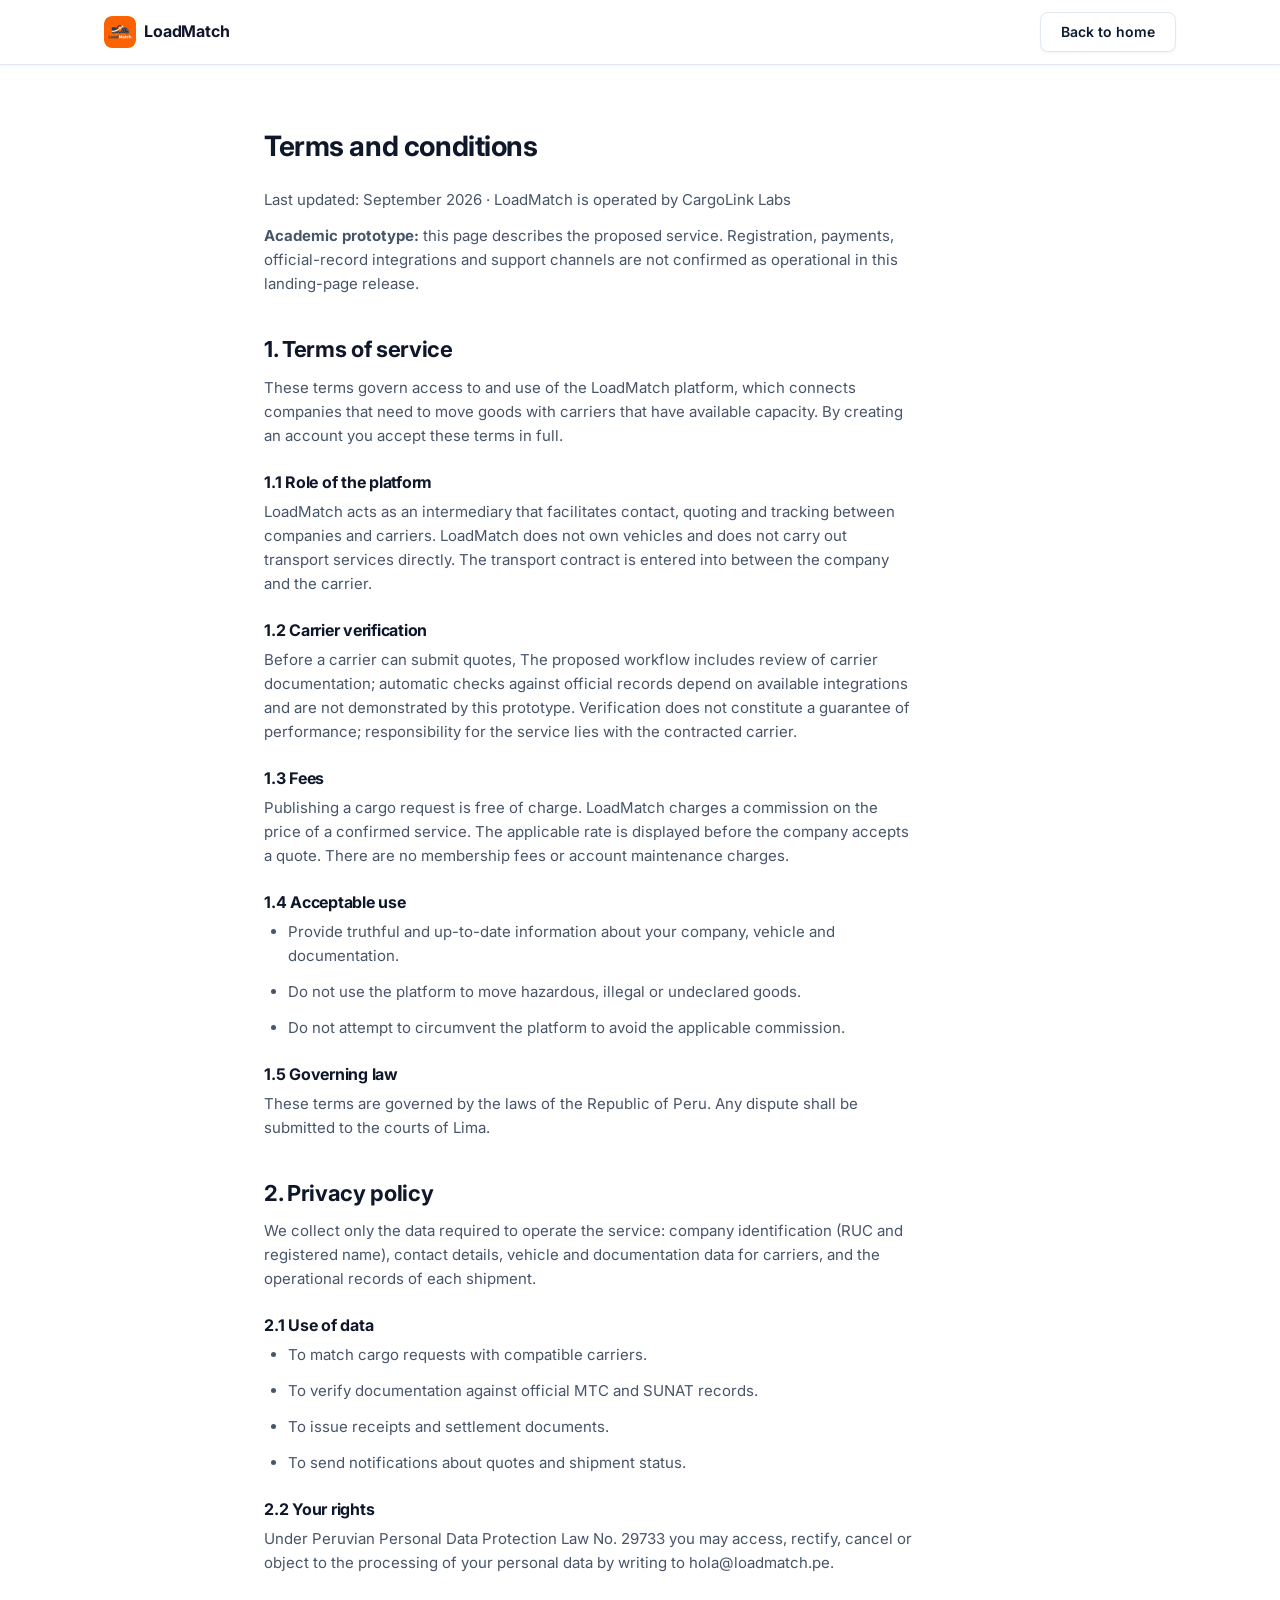
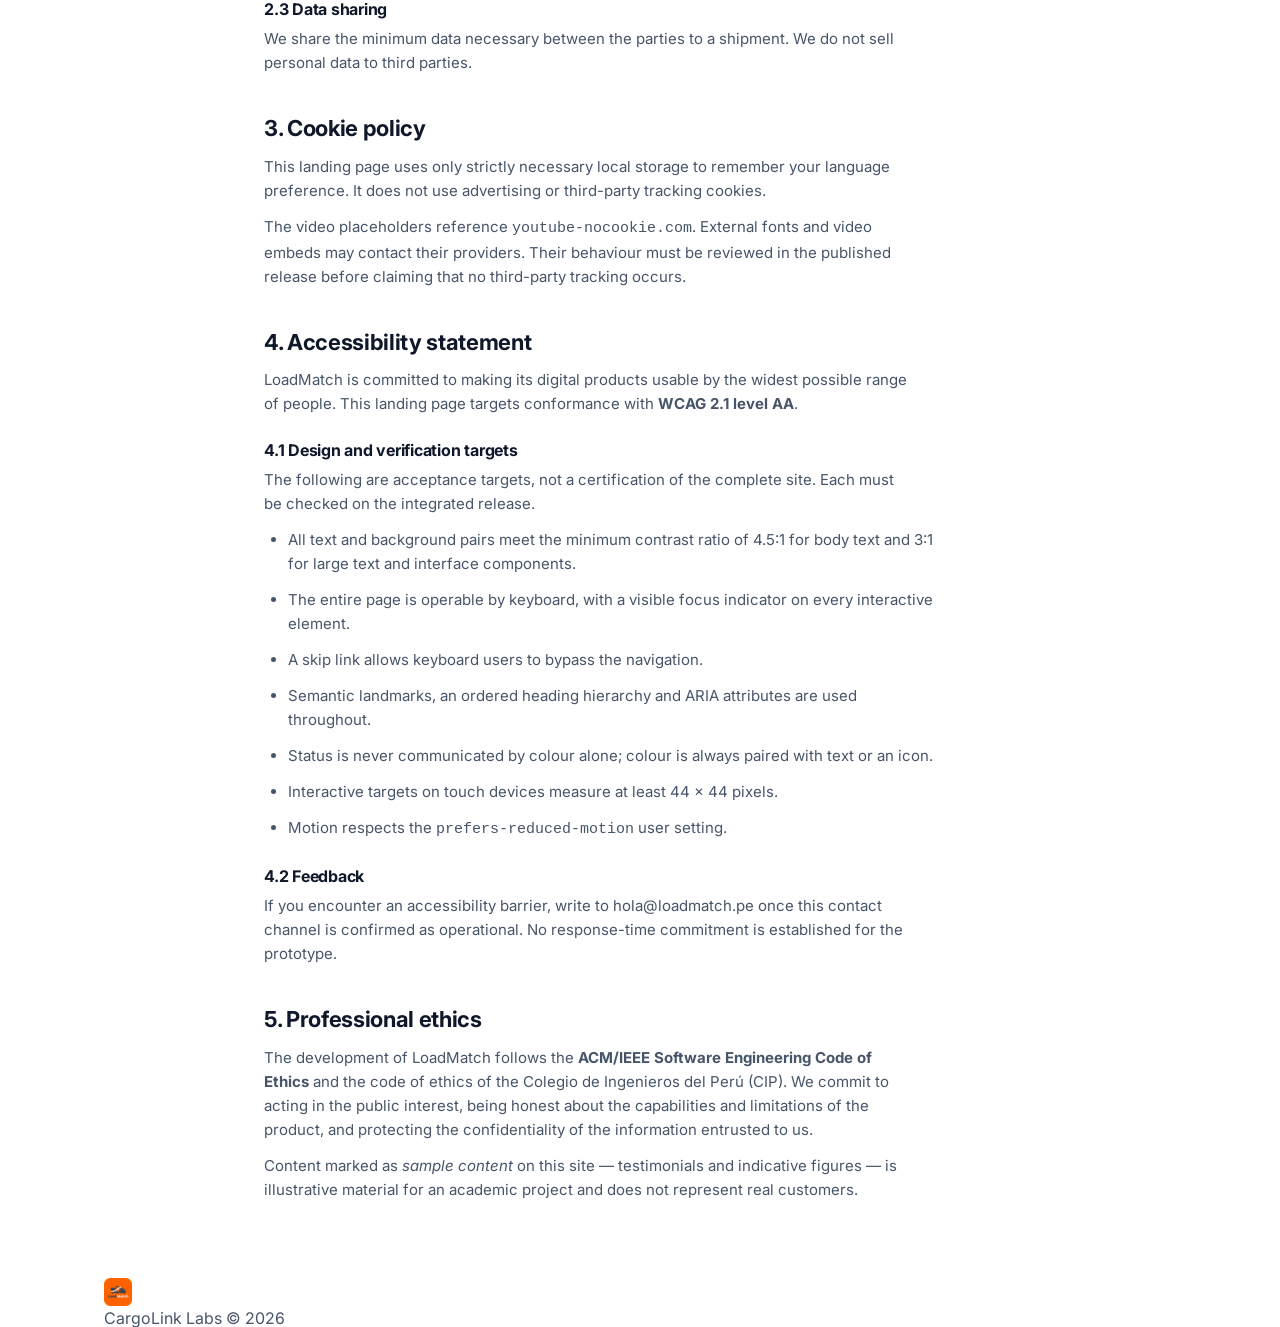
==== docs/terms-and-conditions.html @ c1b5e33c "feat(legal): add accessibility statement and professional ethics section" ====
<!DOCTYPE html>
<html lang="en">
<head>
  <meta charset="utf-8">
  <meta name="viewport" content="width=device-width, initial-scale=1">
  <title>Terms and conditions | LoadMatch</title>
  <meta name="description" content="Terms of service, privacy policy, cookie policy and accessibility statement for the LoadMatch platform.">
  <meta name="author" content="LoadMatch Development Team">
  <link rel="icon" href="../assets/img/loadmatch-logo.png">
  <link rel="preconnect" href="https://fonts.googleapis.com">
  <link rel="preconnect" href="https://fonts.gstatic.com" crossorigin>
  <link rel="stylesheet" href="https://fonts.googleapis.com/css2?family=Inter:wght@400;500;600;700;800&display=swap">
  <link rel="stylesheet" href="../assets/css/main.css">
  <link rel="stylesheet" href="../assets/css/components.css">
  <link rel="stylesheet" href="../assets/css/responsive.css">
  <style>
    .legal h2 { font-size: 22px; margin-top: 40px; margin-bottom: 12px; }
    .legal h3 { font-size: 16px; margin-top: 24px; margin-bottom: 8px; }
    .legal p, .legal li { font-size: 15px; margin-bottom: 12px; max-width: 72ch; }
    .legal ul { list-style: disc; padding-left: 24px; }
    .legal__updated { font-size: 14px; color: var(--color-body); }
  </style>
</head>
<body>

  <a class="skip-link" href="#main-content">Skip to main content</a>

  <header class="site-header">
    <div class="container site-header__inner">
      <a class="brand" href="../index.html" aria-label="LoadMatch — back to home">
        <img class="brand__mark" src="../assets/img/loadmatch-logo.png" alt="" width="32" height="32">
        <span class="brand__name">LoadMatch</span>
      </a>
      <div class="header-actions">
        <a class="btn btn--secondary" href="../index.html">Back to home</a>
      </div>
    </div>
  </header>

  <main id="main-content" class="section legal">
    <div class="container container--narrow">

      <h1 class="section__title section__title--left">Terms and conditions</h1>
      <p class="legal__updated">Last updated: September 2026 · LoadMatch is operated by CargoLink Labs</p>

      <p><strong>Academic prototype:</strong> this page describes the proposed service. Registration, payments, official-record integrations and support channels are not confirmed as operational in this landing-page release.</p>

      <h2 id="terms">1. Terms of service</h2>
      <p>These terms govern access to and use of the LoadMatch platform, which connects companies that need to move goods with carriers that have available capacity. By creating an account you accept these terms in full.</p>

      <h3>1.1 Role of the platform</h3>
      <p>LoadMatch acts as an intermediary that facilitates contact, quoting and tracking between companies and carriers. LoadMatch does not own vehicles and does not carry out transport services directly. The transport contract is entered into between the company and the carrier.</p>

      <h3>1.2 Carrier verification</h3>
      <p>Before a carrier can submit quotes, The proposed workflow includes review of carrier documentation; automatic checks against official records depend on available integrations and are not demonstrated by this prototype. Verification does not constitute a guarantee of performance; responsibility for the service lies with the contracted carrier.</p>

      <h3>1.3 Fees</h3>
      <p>Publishing a cargo request is free of charge. LoadMatch charges a commission on the price of a confirmed service. The applicable rate is displayed before the company accepts a quote. There are no membership fees or account maintenance charges.</p>

      <h3>1.4 Acceptable use</h3>
      <ul>
        <li>Provide truthful and up-to-date information about your company, vehicle and documentation.</li>
        <li>Do not use the platform to move hazardous, illegal or undeclared goods.</li>
        <li>Do not attempt to circumvent the platform to avoid the applicable commission.</li>
      </ul>

      <h3>1.5 Governing law</h3>
      <p>These terms are governed by the laws of the Republic of Peru. Any dispute shall be submitted to the courts of Lima.</p>

      <h2 id="privacy">2. Privacy policy</h2>
      <p>We collect only the data required to operate the service: company identification (RUC and registered name), contact details, vehicle and documentation data for carriers, and the operational records of each shipment.</p>

      <h3>2.1 Use of data</h3>
      <ul>
        <li>To match cargo requests with compatible carriers.</li>
        <li>To verify documentation against official MTC and SUNAT records.</li>
        <li>To issue receipts and settlement documents.</li>
        <li>To send notifications about quotes and shipment status.</li>
      </ul>

      <h3>2.2 Your rights</h3>
      <p>Under Peruvian Personal Data Protection Law No. 29733 you may access, rectify, cancel or object to the processing of your personal data by writing to <a href="mailto:hola@loadmatch.pe">hola@loadmatch.pe</a>.</p>

      <h3>2.3 Data sharing</h3>
      <p>We share the minimum data necessary between the parties to a shipment. We do not sell personal data to third parties.</p>

      <h2 id="cookies">3. Cookie policy</h2>
      <p>This landing page uses only strictly necessary local storage to remember your language preference. It does not use advertising or third-party tracking cookies.</p>
      <p>The video placeholders reference <code>youtube-nocookie.com</code>. External fonts and video embeds may contact their providers. Their behaviour must be reviewed in the published release before claiming that no third-party tracking occurs.</p>


      <h2 id="accessibility">4. Accessibility statement</h2>
      <p>LoadMatch is committed to making its digital products usable by the widest possible range of people. This landing page targets conformance with <strong>WCAG 2.1 level AA</strong>.</p>

      <h3>4.1 Design and verification targets</h3>
      <p>The following are acceptance targets, not a certification of the complete site. Each must be checked on the integrated release.</p>
      <ul>
        <li>All text and background pairs meet the minimum contrast ratio of 4.5:1 for body text and 3:1 for large text and interface components.</li>
        <li>The entire page is operable by keyboard, with a visible focus indicator on every interactive element.</li>
        <li>A skip link allows keyboard users to bypass the navigation.</li>
        <li>Semantic landmarks, an ordered heading hierarchy and ARIA attributes are used throughout.</li>
        <li>Status is never communicated by colour alone; colour is always paired with text or an icon.</li>
        <li>Interactive targets on touch devices measure at least 44 × 44 pixels.</li>
        <li>Motion respects the <code>prefers-reduced-motion</code> user setting.</li>
      </ul>

      <h3>4.2 Feedback</h3>
      <p>If you encounter an accessibility barrier, write to <a href="mailto:hola@loadmatch.pe">hola@loadmatch.pe</a> once this contact channel is confirmed as operational. No response-time commitment is established for the prototype.</p>

      <h2 id="ethics">5. Professional ethics</h2>
      <p>The development of LoadMatch follows the <strong>ACM/IEEE Software Engineering Code of Ethics</strong> and the code of ethics of the Colegio de Ingenieros del Perú (CIP). We commit to acting in the public interest, being honest about the capabilities and limitations of the product, and protecting the confidentiality of the information entrusted to us.</p>
      <p>Content marked as <em>sample content</em> on this site — testimonials and indicative figures — is illustrative material for an academic project and does not represent real customers.</p>

    </div>
  </main>

  <footer class="site-footer">
    <div class="container">
      <div class="site-footer__bottom">
        <img class="site-footer__mark" src="../assets/img/loadmatch-logo.png" alt="" width="28" height="28">
        <p class="site-footer__legal">CargoLink Labs &copy; 2026</p>
      </div>
    </div>
  </footer>

</body>
</html>
---- assets/css/main.css ----
/* ==========================================================================
   LoadMatch Landing Page — components.css
   Buttons, header, hero, metrics, tabs, cards, carousel, accordion, footer.
   ========================================================================== */

/* --------------------------------------------------------------------------
   Buttons
   Primary uses navy text on orange (5.98:1). White on orange is 2.87:1 and
   fails WCAG AA — it must never be used.
   -------------------------------------------------------------------------- */
.btn {
  display: inline-flex;
  align-items: center;
  justify-content: center;
  min-height: 40px;
  padding: var(--space-2) var(--space-5, 20px);
  border-radius: var(--radius-md);
  font-size: var(--text-sm);
  font-weight: 600;
  text-align: center;
  white-space: nowrap;
  box-shadow: var(--shadow-1);
  transition: background-color .15s ease-in-out, border-color .15s ease-in-out;
}

.btn--lg {
  min-height: 48px;
  padding-inline: var(--space-6);
  font-size: var(--text-body);
}

.btn--primary {
  background-color: var(--color-primary);
  color: var(--color-on-primary);
}

.btn--primary:hover,
.btn--primary:active {
  background-color: var(--color-primary-pressed);
  color: #FFFFFF;              /* 6.46:1 on #A04100 */
}

.btn--secondary {
  background-color: var(--color-surface);
  color: var(--color-navy);
  border: 1px solid var(--color-outline);
}

.btn--secondary:hover,
.btn--secondary:active {
  background-color: var(--color-surface-alt);
  border-color: var(--color-outline-strong);
}

/* --------------------------------------------------------------------------
   Header
   Added by feature/header-navigation
   -------------------------------------------------------------------------- */


/* --------------------------------------------------------------------------
   Hero
   Added by feature/hero-section
   -------------------------------------------------------------------------- */


/* --------------------------------------------------------------------------
   Metrics
   Added by feature/metrics-band
   -------------------------------------------------------------------------- */


/* --------------------------------------------------------------------------
   Tabs
   Added by feature/how-it-works-tabs
   -------------------------------------------------------------------------- */


/* --------------------------------------------------------------------------
   Steps
   Added by feature/how-it-works-tabs
   -------------------------------------------------------------------------- */


/* --------------------------------------------------------------------------
   Trust cards
   Added by feature/trust-cards
   -------------------------------------------------------------------------- */


/* --------------------------------------------------------------------------
   Audience cards
   Added by feature/audience-sections
   -------------------------------------------------------------------------- */


/* --------------------------------------------------------------------------
   Testimonials & carousel
   Added by feature/testimonials-carousel
   -------------------------------------------------------------------------- */


/* --------------------------------------------------------------------------
   Pricing
   Added by feature/pricing-plans
   -------------------------------------------------------------------------- */


/* --------------------------------------------------------------------------
   Accordion
   Added by feature/faq-accordion
   -------------------------------------------------------------------------- */


/* --------------------------------------------------------------------------
   Videos
   Added by feature/youtube-videos
   -------------------------------------------------------------------------- */


/* --------------------------------------------------------------------------
   Final CTA
   Added by feature/pricing-plans
   -------------------------------------------------------------------------- */


/* --------------------------------------------------------------------------
   Footer
   Added by feature/site-footer
   -------------------------------------------------------------------------- */
---- assets/css/components.css ----
/* ==========================================================================
   LoadMatch Landing Page — components.css
   Buttons, header, hero, metrics, tabs, cards, carousel, accordion, footer.
   ========================================================================== */

/* --------------------------------------------------------------------------
   Buttons
   Primary uses navy text on orange (5.98:1). White on orange is 2.87:1 and
   fails WCAG AA — it must never be used.
   -------------------------------------------------------------------------- */
.btn {
  display: inline-flex;
  align-items: center;
  justify-content: center;
  min-height: 40px;
  padding: var(--space-2) var(--space-5, 20px);
  border-radius: var(--radius-md);
  font-size: var(--text-sm);
  font-weight: 600;
  text-align: center;
  white-space: nowrap;
  box-shadow: var(--shadow-1);
  transition: background-color .15s ease-in-out, border-color .15s ease-in-out;
}

.btn--lg {
  min-height: 48px;
  padding-inline: var(--space-6);
  font-size: var(--text-body);
}

.btn--primary {
  background-color: var(--color-primary);
  color: var(--color-on-primary);
}

.btn--primary:hover,
.btn--primary:active {
  background-color: var(--color-primary-pressed);
  color: #FFFFFF;              /* 6.46:1 on #A04100 */
}

.btn--secondary {
  background-color: var(--color-surface);
  color: var(--color-navy);
  border: 1px solid var(--color-outline);
}

.btn--secondary:hover,
.btn--secondary:active {
  background-color: var(--color-surface-alt);
  border-color: var(--color-outline-strong);
}

/* --------------------------------------------------------------------------
   Header
   Added by feature/header-navigation
   -------------------------------------------------------------------------- */
/* --------------------------------------------------------------------------
   Header
   -------------------------------------------------------------------------- */
.site-header {
  position: sticky;
  top: 0;
  z-index: 50;
  background-color: var(--color-surface);
  border-bottom: 1px solid var(--color-outline);
  box-shadow: var(--shadow-2);
}

/* The header is wider than the content container, as in the approved mock-up:
   the brand sits near the left edge and the primary CTA near the right one.
   It needs the extra room because the Spanish labels are noticeably longer
   than the English ones. */
.site-header__inner {
  display: flex;
  align-items: center;
  gap: var(--space-6);
  min-height: var(--header-height);
  max-width: 1400px;
}

.brand {
  display: inline-flex;
  align-items: center;
  gap: var(--space-2);
  flex-shrink: 0;
}

.brand__mark {
  width: 32px;
  height: 32px;
  border-radius: var(--radius-md);
}

.brand__name {
  font-weight: 700;
  font-size: var(--text-body);
  color: var(--color-heading);
  letter-spacing: -.01em;
}

.primary-nav {
  display: flex;
  align-items: center;
  gap: var(--space-6);
  flex: 1;
}

.primary-nav__list {
  display: flex;
  align-items: center;
  gap: var(--space-6);
  flex-shrink: 0;
}

.primary-nav__list a {
  display: inline-flex;
  align-items: center;
  min-height: 40px;
  font-size: var(--text-sm);
  color: var(--color-body);
  white-space: nowrap;   /* Spanish labels are longer than English; never wrap */
}

.primary-nav__list a:hover { color: var(--color-heading); }

.header-actions {
  display: flex;
  align-items: center;
  gap: var(--space-3);
  margin-left: auto;
  flex-shrink: 0;
}

/* Language switch */
.lang-switch {
  display: inline-flex;
  border: 1px solid var(--color-outline);
  border-radius: var(--radius-md);
  overflow: hidden;
  flex-shrink: 0;   /* without this the flex row squeezes it and clips the ES half */
}

.lang-switch__btn {
  flex: 0 0 44px;
  min-width: 44px;
  min-height: 40px;
  padding-inline: var(--space-2);
  font-size: var(--text-xs);
  font-weight: 600;
  color: var(--color-body);
  background-color: var(--color-surface);
}

.lang-switch__btn.is-active {
  background-color: var(--color-navy);
  color: var(--color-on-navy);
}

/* Mobile menu toggle — hidden on desktop */
.menu-toggle {
  display: none;
  width: 44px;
  height: 44px;
  margin-left: auto;
  flex-direction: column;
  align-items: center;
  justify-content: center;
  gap: 5px;
  border-radius: var(--radius-md);
}

.menu-toggle__bar {
  display: block;
  width: 20px;
  height: 2px;
  background-color: var(--color-heading);
}

/* --------------------------------------------------------------------------
   Header
   -------------------------------------------------------------------------- */
.site-header {
  position: sticky;
  top: 0;
  z-index: 50;
  background-color: var(--color-surface);
  border-bottom: 1px solid var(--color-outline);
  box-shadow: var(--shadow-2);
}

/* The header is wider than the content container, as in the approved mock-up:
   the brand sits near the left edge and the primary CTA near the right one.
   It needs the extra room because the Spanish labels are noticeably longer
   than the English ones. */
.site-header__inner {
  display: flex;
  align-items: center;
  gap: var(--space-6);
  min-height: var(--header-height);
  max-width: 1400px;
}

.brand {
  display: inline-flex;
  align-items: center;
  gap: var(--space-2);
  flex-shrink: 0;
}

.brand__mark {
  width: 32px;
  height: 32px;
  border-radius: var(--radius-md);
}

.brand__name {
  font-weight: 700;
  font-size: var(--text-body);
  color: var(--color-heading);
  letter-spacing: -.01em;
}

.primary-nav {
  display: flex;
  align-items: center;
  gap: var(--space-6);
  flex: 1;
}

.primary-nav__list {
  display: flex;
  align-items: center;
  gap: var(--space-6);
  flex-shrink: 0;
}

.primary-nav__list a {
  display: inline-flex;
  align-items: center;
  min-height: 40px;
  font-size: var(--text-sm);
  color: var(--color-body);
  white-space: nowrap;   /* Spanish labels are longer than English; never wrap */
}

.primary-nav__list a:hover { color: var(--color-heading); }

.header-actions {
  display: flex;
  align-items: center;
  gap: var(--space-3);
  margin-left: auto;
  flex-shrink: 0;
}

/* Language switch */
.lang-switch {
  display: inline-flex;
  border: 1px solid var(--color-outline);
  border-radius: var(--radius-md);
  overflow: hidden;
  flex-shrink: 0;   /* without this the flex row squeezes it and clips the ES half */
}

.lang-switch__btn {
  flex: 0 0 44px;
  min-width: 44px;
  min-height: 40px;
  padding-inline: var(--space-2);
  font-size: var(--text-xs);
  font-weight: 600;
  color: var(--color-body);
  background-color: var(--color-surface);
}

.lang-switch__btn.is-active {
  background-color: var(--color-navy);
  color: var(--color-on-navy);
}

/* Mobile menu toggle — hidden on desktop */
.menu-toggle {
  display: none;
  width: 44px;
  height: 44px;
  margin-left: auto;
  flex-direction: column;
  align-items: center;
  justify-content: center;
  gap: 5px;
  border-radius: var(--radius-md);
}

.menu-toggle__bar {
  display: block;
  width: 20px;
  height: 2px;
  background-color: var(--color-heading);
}



/* --------------------------------------------------------------------------
   Hero
   Added by feature/hero-section
   -------------------------------------------------------------------------- */
/* --------------------------------------------------------------------------
   Hero
   -------------------------------------------------------------------------- */
.hero { padding-block: var(--space-16); }

.hero__inner {
  display: grid;
  grid-template-columns: 1fr 1fr;
  gap: var(--space-16);
  align-items: center;
}

.hero__title {
  font-size: var(--text-hero);
  font-weight: 800;
  letter-spacing: -.02em;
  border-left: 4px solid var(--color-primary);
  padding-left: var(--space-4);
  margin-bottom: var(--space-4);
}

.hero__lead {
  font-size: var(--text-body);
  margin-bottom: var(--space-8);
  max-width: 46ch;
}

.hero__actions {
  display: flex;
  flex-wrap: wrap;
  gap: var(--space-3);
}

.hero__media { margin: 0; }

.hero__media img {
  width: 100%;
  border-radius: var(--radius-xl);
  border: 1px solid var(--color-outline);
}



/* --------------------------------------------------------------------------
   Metrics
   Added by feature/metrics-band
   -------------------------------------------------------------------------- */
/* --------------------------------------------------------------------------
   Metrics
   -------------------------------------------------------------------------- */
.metrics {
  background-color: var(--color-surface-alt);
  border-block: 1px solid var(--color-outline);
  padding-block: var(--space-10);
}

.metrics__grid {
  display: grid;
  grid-template-columns: repeat(3, 1fr);
  gap: var(--space-8);
  text-align: center;
}

.metric { padding-inline: var(--space-4); }

.metric + .metric { border-left: 1px solid var(--color-outline); }

.metric__label {
  display: block;
  font-size: var(--text-xs);
  font-weight: 600;
  letter-spacing: .08em;
  text-transform: uppercase;
  color: var(--color-body);
  margin-bottom: var(--space-2);
}

.metric__value {
  font-size: 32px;
  font-weight: 700;
  color: var(--color-heading);
  letter-spacing: -.02em;
  margin-bottom: var(--space-2);
}

.metric--feature .metric__value { font-size: 44px; }

.metric__desc {
  font-size: var(--text-sm);
  margin-bottom: var(--space-1);
}

.metric__source {
  font-size: var(--text-xs);
  color: var(--color-body);
}



/* --------------------------------------------------------------------------
   Tabs
   Added by feature/how-it-works-tabs
   -------------------------------------------------------------------------- */
.tabs {
  display: flex;
  justify-content: center;
  gap: var(--space-6);
  border-bottom: 1px solid var(--color-outline);
  margin-bottom: var(--space-10);
}

.tabs__tab {
  min-height: 44px;
  padding: var(--space-2) var(--space-4);
  font-size: var(--text-sm);
  font-weight: 500;
  color: var(--color-body);
  border-bottom: 2px solid transparent;
  margin-bottom: -1px;
}

.tabs__tab.is-active {
  color: var(--color-heading);
  font-weight: 600;
  border-bottom-color: var(--color-primary);
}
/* --------------------------------------------------------------------------
   Steps
   Added by feature/how-it-works-tabs
   -------------------------------------------------------------------------- */
.steps__list {
  display: grid;
  grid-template-columns: repeat(3, 1fr);
  gap: var(--space-8);
  counter-reset: step;
}

.step { position: relative; }

.step__num {
  display: inline-flex;
  align-items: center;
  justify-content: center;
  width: 28px;
  height: 28px;
  margin-bottom: var(--space-4);
  border-radius: var(--radius-pill);
  background-color: var(--color-primary);
  color: var(--color-on-primary);
  font-size: var(--text-sm);
  font-weight: 700;
}

.step__media {
  margin: 0 0 var(--space-4);
  border: 1px solid var(--color-outline);
  border-radius: var(--radius-md);
  overflow: hidden;
  background-color: var(--color-surface);
  box-shadow: var(--shadow-1);
}

/* The step images are close-ups of one region of the application, not whole
   screens: a full screen shown in a column this wide renders its interface
   text at roughly 14% of its real size, which is unreadable. Every crop is
   normalised to 3:2 here so the three cards line up. */
.step__media img {
  display: block;
  width: 100%;
  aspect-ratio: 3 / 2;
  object-fit: cover;
  object-position: top left;
}

.browser-bar {
  display: flex;
  align-items: center;
  gap: 5px;
  padding: var(--space-2) var(--space-3);
  background-color: var(--color-surface-alt);
  border-bottom: 1px solid var(--color-outline);
}

.browser-bar i {
  width: 7px;
  height: 7px;
  border-radius: var(--radius-pill);
  background-color: var(--color-outline-strong);
}

.step__title {
  font-size: var(--text-h3);
  font-weight: 600;
  margin-bottom: var(--space-2);
}

.step__desc { font-size: var(--text-sm); }


/* --------------------------------------------------------------------------
   Trust cards
   Added by feature/trust-cards
   -------------------------------------------------------------------------- */
.trust-grid {
  display: grid;
  grid-template-columns: repeat(4, 1fr);
  gap: var(--space-4);
}

.trust-card {
  padding: var(--space-6);
  background-color: var(--color-surface);
  border: 1px solid var(--color-outline);
  border-radius: var(--radius-md);
}

.trust-card__icon {
  color: var(--color-primary-pressed);
  margin-bottom: var(--space-4);
}

.trust-card__title {
  font-size: var(--text-h3);
  font-weight: 600;
  margin-bottom: var(--space-2);
}

.trust-card__desc { font-size: var(--text-sm); }

/* Vehicle catalogue: reuse the trust card surface and typography. */
.vehicles__grid {
  display: grid;
  grid-template-columns: repeat(3, minmax(0, 1fr));
  gap: var(--space-4);
}

.vehicles__image {
  display: block;
  width: 100%;
  height: auto;
  aspect-ratio: 4 / 3;
  object-fit: contain;
  object-position: center;
  margin-bottom: var(--space-4);
  border-radius: var(--radius-md);
  background-color: var(--color-surface);
}

.vehicles__capacity {
  margin-bottom: var(--space-2);
  color: var(--color-heading);
  font-weight: 600;
}

.vehicles__note {
  margin-top: var(--space-6);
  font-size: var(--text-sm);
  text-align: center;
}

.vehicles__link { margin-top: var(--space-6); }


/* --------------------------------------------------------------------------
   Audience cards
   Added by feature/audience-sections
   -------------------------------------------------------------------------- */


/* --------------------------------------------------------------------------
   Testimonials & carousel
   Added by feature/testimonials-carousel
   -------------------------------------------------------------------------- */
/* --------------------------------------------------------------------------
   Testimonials & carousel
   -------------------------------------------------------------------------- */
.carousel { overflow: visible; }

.carousel__track {
  display: grid;
  grid-template-columns: repeat(3, 1fr);
  gap: var(--space-4);
}

.testimonial {
  display: flex;
  flex-direction: column;
  justify-content: space-between;
  padding: var(--space-6);
  background-color: var(--color-surface);
  border: 1px solid var(--color-outline);
  border-radius: var(--radius-md);
}

.testimonial__quote {
  margin: 0 0 var(--space-6);
  font-size: var(--text-sm);
  font-style: italic;
  color: var(--color-body);
}

.testimonial__author {
  display: flex;
  align-items: center;
  gap: var(--space-3);
  padding-top: var(--space-3);
  border-top: 1px solid var(--color-outline);
}

.avatar {
  display: inline-flex;
  align-items: center;
  justify-content: center;
  flex-shrink: 0;
  width: 36px;
  height: 36px;
  border-radius: var(--radius-pill);
  background-color: var(--color-surface-alt);
  border: 1px solid var(--color-outline);
  font-size: var(--text-xs);
  font-weight: 600;
  color: var(--color-navy);
}

.testimonial__name {
  display: block;
  font-size: var(--text-sm);
  color: var(--color-heading);
}

.testimonial__role {
  display: block;
  font-size: var(--text-xs);
  color: var(--color-body);
}

.carousel-nav { display: none; }

.carousel-nav__dots {
  display: flex;
  justify-content: center;
  gap: var(--space-2);
}

.dot {
  display: inline-flex;
  align-items: center;
  justify-content: center;
  width: 44px;
  height: 44px;
  border-radius: var(--radius-pill);
}

.dot span {
  width: 8px;
  height: 8px;
  border-radius: var(--radius-pill);
  background-color: var(--color-outline-strong);
}

.dot.is-active span { background-color: var(--color-primary); }

.carousel-nav__counter {
  text-align: center;
  font-size: var(--text-xs);
  font-weight: 500;
  color: var(--color-body);
}

.carousel-nav[hidden] { display: none; }
.dot:focus-visible { outline: 2px solid var(--color-navy); outline-offset: 2px; }



/* --------------------------------------------------------------------------
   Pricing
   Added by feature/pricing-plans
   -------------------------------------------------------------------------- */


/* --------------------------------------------------------------------------
   Accordion
   Added by feature/faq-accordion
   -------------------------------------------------------------------------- */


/* --------------------------------------------------------------------------
   Videos
   Added by feature/youtube-videos
   -------------------------------------------------------------------------- */
.video-grid {
  display: grid;
  grid-template-columns: repeat(2, 1fr);
  gap: var(--space-6);
}

.video-card { margin: 0; }

.video-card__frame {
  position: relative;
  aspect-ratio: 16 / 9;
  border-radius: var(--radius-md);
  overflow: hidden;
  border: 1px solid var(--color-outline);
  background-color: var(--color-surface-alt);
}

.video-card__frame iframe {
  position: absolute;
  inset: 0;
  width: 100%;
  height: 100%;
  border: 0;
}

.video-card__caption {
  margin-top: var(--space-3);
  font-size: var(--text-sm);
}


/* --------------------------------------------------------------------------
   Final CTA
   Added by feature/pricing-plans
   -------------------------------------------------------------------------- */


/* --------------------------------------------------------------------------
   Footer
   Added by feature/site-footer
   -------------------------------------------------------------------------- */
---- assets/css/responsive.css ----
/* ==========================================================================
   LoadMatch Landing Page — main.css
   Design tokens, reset, base typography and layout primitives.
   Colour roles follow the Material 3 naming convention already used by the
   LoadMatch design system (primary / on-primary / surface / on-surface).
   Every text-on-background pair below is verified against WCAG 2.1 AA.
   ========================================================================== */

/* --------------------------------------------------------------------------
   1. Design tokens
   -------------------------------------------------------------------------- */
:root {
  /* Brand colours */
  --color-primary:          #FE6B00;  /* Primary Orange */
  --color-primary-pressed:  #A04100;  /* Orange Pressed — 6.46:1 on white */
  --color-on-primary:       #0B1C30;  /* Navy on orange — 5.98:1 (NOT white) */
  --color-navy:             #0B1C30;  /* Dark Navy */
  --color-navy-deep:        #131B2E;  /* Sidebar Dark */

  /* Text */
  --color-heading:          #0F172A;  /* Slate 900 — 17.85:1 on white */
  --color-body:             #475569;  /* Slate 600 —  7.58:1 on white */
  --color-on-navy:          #FFFFFF;  /* 17.17:1 on navy */
  --color-on-navy-muted:    #CBD5E1;  /* Slate 300 on navy — 11.6:1 */

  /* Surfaces */
  --color-surface:          #FFFFFF;
  --color-surface-alt:      #F8FAFC;  /* Background Light */
  --color-surface-tint:     #EFF4FF;  /* Blue Tint BG */
  --color-outline:          #E2E8F0;  /* Slate 200 */
  --color-outline-strong:   #CBD5E1;  /* Slate 300 */

  /* Semantic */
  --color-error:            #DC2626;
  --color-success:          #047857;
  --color-warning:          #B45309;

  /* Shape */
  --radius-sm:   4px;
  --radius-md:   8px;   /* default: buttons, inputs, cards */
  --radius-lg:  12px;
  --radius-xl:  16px;
  --radius-pill: 9999px;

  /* Elevation */
  --shadow-1: 0 1px 2px rgba(0, 0, 0, .05);
  --shadow-2: 0 1px 4px rgba(0, 0, 0, .04);
  --shadow-3: 0 2px 6px rgba(0, 0, 0, .10);

  /* Spacing — 4px base grid */
  --space-1:  4px;
  --space-2:  8px;
  --space-3: 12px;
  --space-4: 16px;
  --space-6: 24px;
  --space-8: 32px;
  --space-10: 40px;
  --space-16: 64px;

  /* Typography */
  --font-sans: "Inter", system-ui, -apple-system, "Segoe UI", Roboto, Arial, sans-serif;
  --text-hero:    40px;
  --text-h2:      28px;
  --text-h3:      16px;
  --text-body:    16px;
  --text-sm:      14px;
  --text-xs:      12px;

  /* Layout */
  --container-max: 1120px;
  --container-pad: var(--space-6);
  --header-height: 64px;
}

/* --------------------------------------------------------------------------
   2. Reset
   -------------------------------------------------------------------------- */
*,
*::before,
*::after { box-sizing: border-box; }

html {
  scroll-behavior: smooth;
  scroll-padding-top: calc(var(--header-height) + var(--space-4));
  -webkit-text-size-adjust: 100%;
}

body {
  margin: 0;
  font-family: var(--font-sans);
  font-size: var(--text-body);
  line-height: 1.6;
  color: var(--color-body);
  background-color: var(--color-surface);
  -webkit-font-smoothing: antialiased;
}

h1, h2, h3, h4 {
  margin: 0;
  color: var(--color-heading);
  line-height: 1.25;
  letter-spacing: -.015em;
}

p { margin: 0; }

ul, ol {
  margin: 0;
  padding: 0;
  list-style: none;
}

img,
svg,
iframe { display: block; max-width: 100%; }

img { height: auto; }

a {
  color: inherit;
  text-decoration: none;
}

button {
  font: inherit;
  color: inherit;
  background: none;
  border: 0;
  cursor: pointer;
}

/* --------------------------------------------------------------------------
   3. Focus — keyboard only, navy ring (17.17:1 on white)
   -------------------------------------------------------------------------- */
:focus-visible {
  outline: 2px solid var(--color-navy);
  outline-offset: 2px;
  border-radius: var(--radius-sm);
}

/* --------------------------------------------------------------------------
   4. Skip link
   -------------------------------------------------------------------------- */
.skip-link {
  position: absolute;
  left: var(--space-4);
  top: -100px;
  z-index: 100;
  padding: var(--space-3) var(--space-4);
  background-color: var(--color-navy);
  color: var(--color-on-navy);
  border-radius: var(--radius-md);
  font-size: var(--text-sm);
  font-weight: 600;
  transition: top .15s ease-in-out;
}

.skip-link:focus-visible { top: var(--space-4); }

/* --------------------------------------------------------------------------
   5. Layout primitives
   -------------------------------------------------------------------------- */
.container {
  width: 100%;
  max-width: var(--container-max);
  margin-inline: auto;
  padding-inline: var(--container-pad);
}

.container--narrow { max-width: 800px; }

/* Used by "How it works": the step close-ups need wider columns to stay
   readable than the 1120px reading container allows. */
.container--wide { max-width: 1400px; }

.section { padding-block: var(--space-16); }

.section--alt {
  background-color: var(--color-surface-alt);
  border-block: 1px solid var(--color-outline);
}

.section__title {
  font-size: var(--text-h2);
  font-weight: 700;
  text-align: center;
  margin-bottom: var(--space-10);
}

.section__title--left {
  text-align: left;
  margin-bottom: var(--space-6);
}

.section__lead {
  text-align: center;
  max-width: 620px;
  margin: calc(var(--space-10) * -1 + var(--space-3)) auto var(--space-10);
  color: var(--color-body);
}

.eyebrow {
  font-size: var(--text-xs);
  font-weight: 600;
  letter-spacing: .08em;
  text-transform: uppercase;
  color: var(--color-body);
  margin-bottom: var(--space-1);
}

.eyebrow--center { text-align: center; }

/* Visually hidden but available to assistive technology */
.visually-hidden {
  position: absolute;
  width: 1px;
  height: 1px;
  margin: -1px;
  padding: 0;
  overflow: hidden;
  clip: rect(0 0 0 0);
  white-space: nowrap;
  border: 0;
}

/* Added by feature/header-navigation */
/* Va dentro del bloque @media (max-width: 1359px) que ya existe en responsive.css,
   en el hueco rotulado con el nombre de esta rama. */

  .menu-toggle { display: flex; }

  .primary-nav {
    position: fixed;
    inset: 0;
    z-index: 60;
    display: none;
    flex-direction: column;
    align-items: stretch;
    justify-content: flex-start;
    gap: var(--space-6);
    padding: var(--space-16) var(--container-pad) var(--space-8);
    background-color: var(--color-surface);
    overflow-y: auto;
  }

  .primary-nav.is-open { display: flex; }

  .primary-nav__list {
    flex-direction: column;
    align-items: stretch;
    gap: 0;
  }

  .primary-nav__list li { border-bottom: 1px solid var(--color-outline); }

  .primary-nav__list a {
    min-height: 56px;
    width: 100%;
    font-size: var(--text-body);
    font-weight: 600;
    color: var(--color-heading);
  }

  .primary-nav .header-actions {
    flex-direction: column;
    align-items: stretch;
    gap: var(--space-3);
    margin-left: 0;
    margin-top: auto;
  }

  .primary-nav .header-actions .btn { width: 100%; }

  .primary-nav .lang-switch { align-self: flex-start; }

/* Added by feature/header-navigation */
/* Va dentro del bloque @media (max-width: 1359px) que ya existe en responsive.css,
   en el hueco rotulado con el nombre de esta rama. */

  .menu-toggle { display: flex; }

  .primary-nav {
    position: fixed;
    inset: 0;
    z-index: 60;
    display: none;
    flex-direction: column;
    align-items: stretch;
    justify-content: flex-start;
    gap: var(--space-6);
    padding: var(--space-16) var(--container-pad) var(--space-8);
    background-color: var(--color-surface);
    overflow-y: auto;
  }

  .primary-nav.is-open { display: flex; }

  .primary-nav__list {
    flex-direction: column;
    align-items: stretch;
    gap: 0;
  }

  .primary-nav__list li { border-bottom: 1px solid var(--color-outline); }

  .primary-nav__list a {
    min-height: 56px;
    width: 100%;
    font-size: var(--text-body);
    font-weight: 600;
    color: var(--color-heading);
  }

  .primary-nav .header-actions {
    flex-direction: column;
    align-items: stretch;
    gap: var(--space-3);
    margin-left: 0;
    margin-top: auto;
  }

  .primary-nav .header-actions .btn { width: 100%; }

  .primary-nav .lang-switch { align-self: flex-start; }

/* Added by feature/hero-section */
/* Va dentro del bloque @media (max-width: 1023px) que ya existe en responsive.css,
   en el hueco rotulado con el nombre de esta rama. */

  .hero__inner {
    grid-template-columns: 1fr;
    gap: var(--space-8);
  }

  .hero__lead { max-width: none; }


/* Va dentro del bloque @media (max-width: 767px) que ya existe en responsive.css,
   en el hueco rotulado con el nombre de esta rama. */

  .hero { padding-block: var(--space-8); }

  .hero__actions { flex-direction: column; }

  .hero__actions .btn { width: 100%; }

/* Added by feature/metrics-band */
/* Va dentro del bloque @media (max-width: 767px) que ya existe en responsive.css,
   en el hueco rotulado con el nombre de esta rama. */

  .metrics__grid {
    grid-template-columns: 1fr;
    gap: var(--space-6);
    text-align: left;
  }

  .metric { padding-inline: 0; }

  .metric + .metric {
    border-left: 0;
    border-top: 1px solid var(--color-outline);
    padding-top: var(--space-6);
  }

  .metric--feature .metric__value { font-size: 32px; }

  /* Added by feature/how-it-works-tabs */

@media (max-width: 1023px) {
  .vehicles__grid { grid-template-columns: repeat(2, minmax(0, 1fr)); }
  .steps__list {
    grid-template-columns: repeat(3, 1fr);
    gap: var(--space-4);
  }
  .video-grid { grid-template-columns: 1fr; }
  .trust-grid { grid-template-columns: repeat(2, 1fr); }

}

@media (max-width: 767px) {
  /* Added by feature/testimonials-carousel */
/* Va dentro del bloque @media (max-width: 767px) que ya existe en responsive.css,
   en el hueco rotulado con el nombre de esta rama. */

  .carousel {
    overflow-x: auto;
    scroll-snap-type: x mandatory;
    scrollbar-width: none;
    margin-inline: calc(var(--container-pad) * -1);
    padding-inline: var(--container-pad);
  }

  .carousel::-webkit-scrollbar { display: none; }

  .carousel__track {
    display: flex;
    gap: var(--space-3);
  }

  .testimonial {
    flex: 0 0 calc(100% - 36px);   /* leaves ~20px of the next card visible */
    scroll-snap-align: center;
  }

  .carousel-nav {
    display: flex;
    flex-direction: column;
    align-items: center;
    gap: var(--space-1);
    margin-top: var(--space-3);
  }

  .vehicles__grid { grid-template-columns: 1fr; }
  .steps__list {
    grid-template-columns: 1fr;
    gap: var(--space-6);
  }
  .trust-grid { grid-template-columns: 1fr; }
}
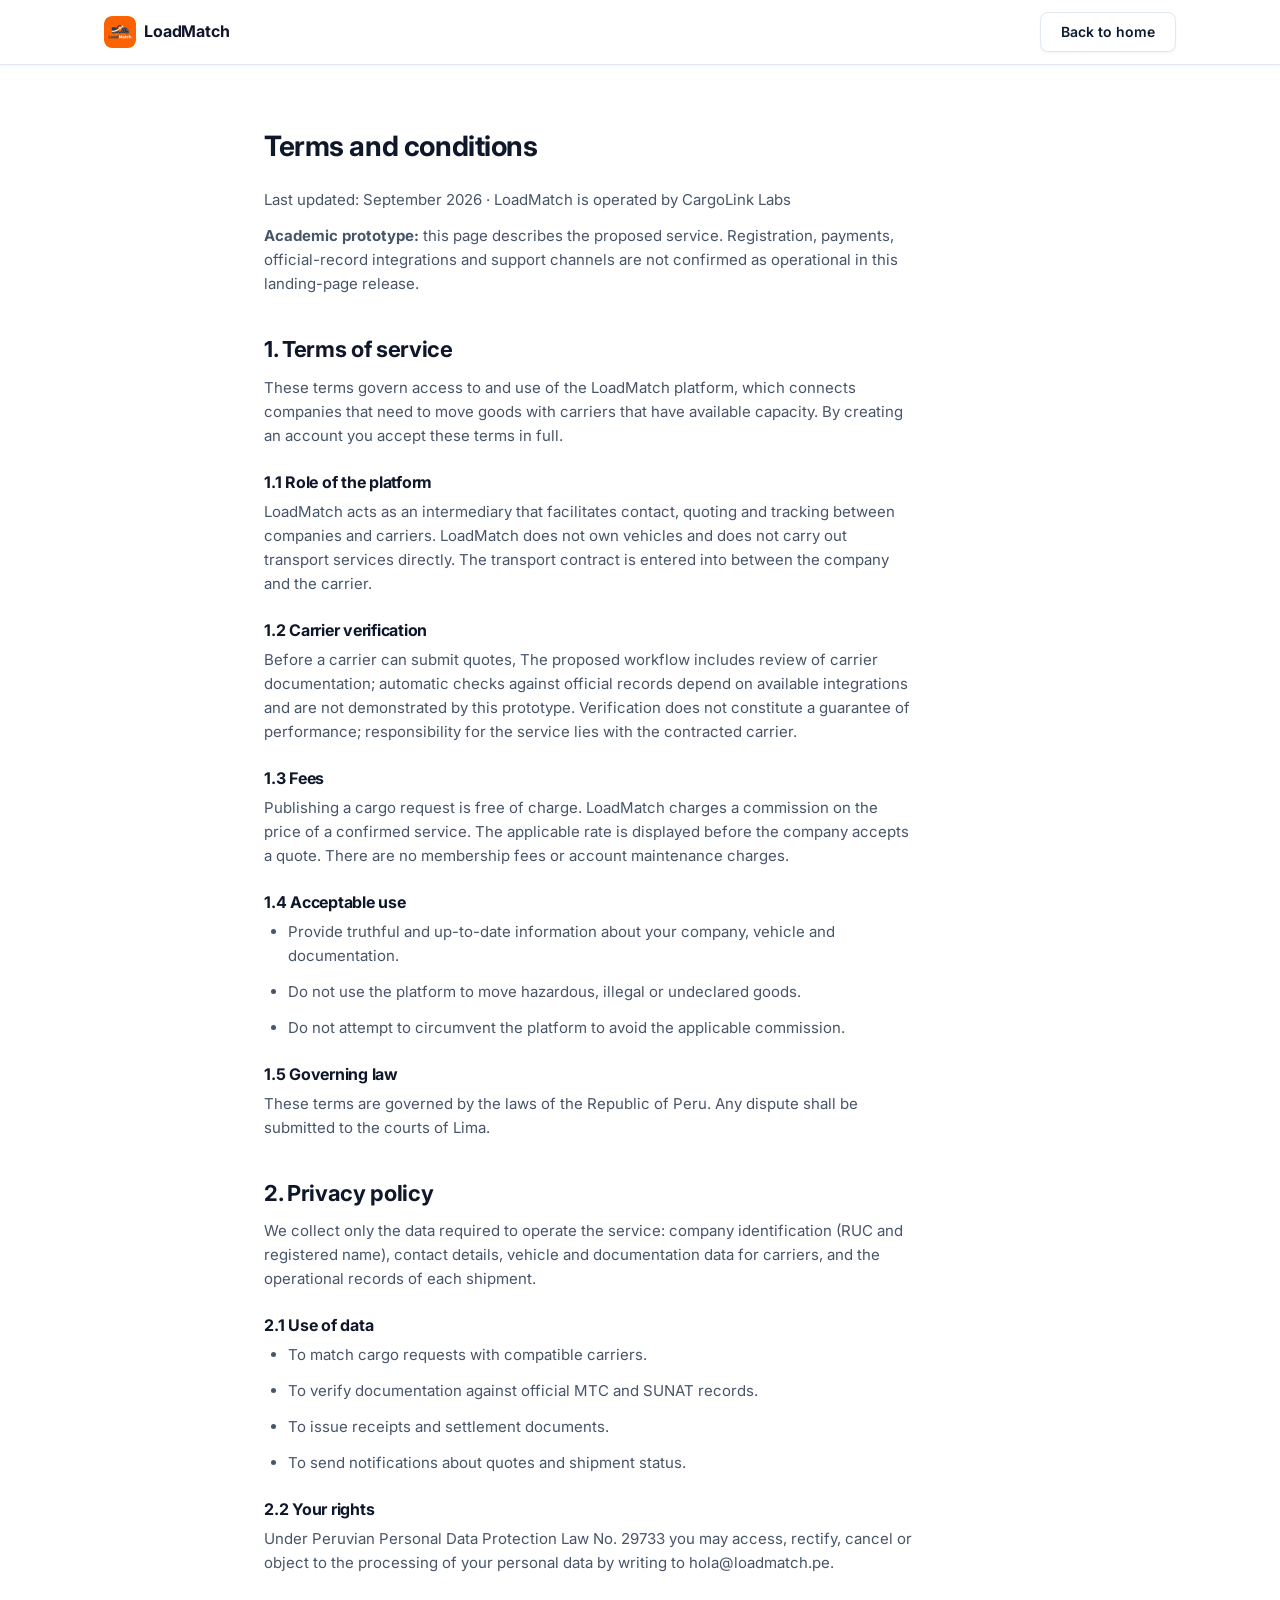
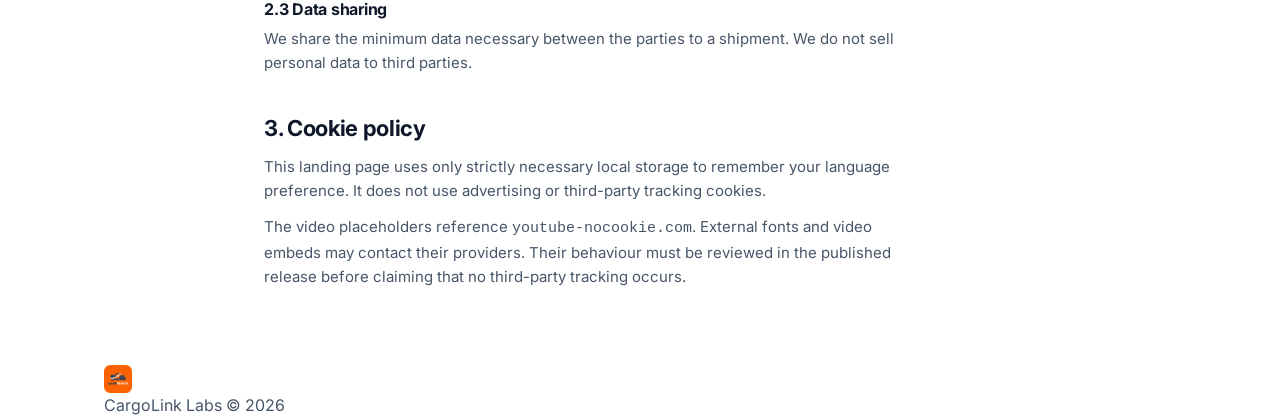
==== commit 9fa1278c: "feat(legal): add terms of service, privacy and cookie policy page" ====
--- a/docs/terms-and-conditions.html
+++ b/docs/terms-and-conditions.html
@@ -89,28 +89,6 @@
       <p>The video placeholders reference <code>youtube-nocookie.com</code>. External fonts and video embeds may contact their providers. Their behaviour must be reviewed in the published release before claiming that no third-party tracking occurs.</p>
 
 
-      <h2 id="accessibility">4. Accessibility statement</h2>
-      <p>LoadMatch is committed to making its digital products usable by the widest possible range of people. This landing page targets conformance with <strong>WCAG 2.1 level AA</strong>.</p>
-
-      <h3>4.1 Design and verification targets</h3>
-      <p>The following are acceptance targets, not a certification of the complete site. Each must be checked on the integrated release.</p>
-      <ul>
-        <li>All text and background pairs meet the minimum contrast ratio of 4.5:1 for body text and 3:1 for large text and interface components.</li>
-        <li>The entire page is operable by keyboard, with a visible focus indicator on every interactive element.</li>
-        <li>A skip link allows keyboard users to bypass the navigation.</li>
-        <li>Semantic landmarks, an ordered heading hierarchy and ARIA attributes are used throughout.</li>
-        <li>Status is never communicated by colour alone; colour is always paired with text or an icon.</li>
-        <li>Interactive targets on touch devices measure at least 44 × 44 pixels.</li>
-        <li>Motion respects the <code>prefers-reduced-motion</code> user setting.</li>
-      </ul>
-
-      <h3>4.2 Feedback</h3>
-      <p>If you encounter an accessibility barrier, write to <a href="mailto:hola@loadmatch.pe">hola@loadmatch.pe</a> once this contact channel is confirmed as operational. No response-time commitment is established for the prototype.</p>
-
-      <h2 id="ethics">5. Professional ethics</h2>
-      <p>The development of LoadMatch follows the <strong>ACM/IEEE Software Engineering Code of Ethics</strong> and the code of ethics of the Colegio de Ingenieros del Perú (CIP). We commit to acting in the public interest, being honest about the capabilities and limitations of the product, and protecting the confidentiality of the information entrusted to us.</p>
-      <p>Content marked as <em>sample content</em> on this site — testimonials and indicative figures — is illustrative material for an academic project and does not represent real customers.</p>
-
     </div>
   </main>
 
--- a/assets/css/responsive.css
+++ b/assets/css/responsive.css
@@ -367,6 +367,9 @@
   /* Added by feature/how-it-works-tabs */
 
 @media (max-width: 1023px) {
+  /* Added by feature/site-footer */
+  .site-footer__grid { grid-template-columns: repeat(2, minmax(0, 1fr)); }
+
   .vehicles__grid { grid-template-columns: repeat(2, minmax(0, 1fr)); }
   .steps__list {
     grid-template-columns: repeat(3, 1fr);
@@ -378,37 +381,9 @@
 }
 
 @media (max-width: 767px) {
-  /* Added by feature/testimonials-carousel */
-/* Va dentro del bloque @media (max-width: 767px) que ya existe en responsive.css,
-   en el hueco rotulado con el nombre de esta rama. */
-
-  .carousel {
-    overflow-x: auto;
-    scroll-snap-type: x mandatory;
-    scrollbar-width: none;
-    margin-inline: calc(var(--container-pad) * -1);
-    padding-inline: var(--container-pad);
-  }
-
-  .carousel::-webkit-scrollbar { display: none; }
-
-  .carousel__track {
-    display: flex;
-    gap: var(--space-3);
-  }
-
-  .testimonial {
-    flex: 0 0 calc(100% - 36px);   /* leaves ~20px of the next card visible */
-    scroll-snap-align: center;
-  }
-
-  .carousel-nav {
-    display: flex;
-    flex-direction: column;
-    align-items: center;
-    gap: var(--space-1);
-    margin-top: var(--space-3);
-  }
+  /* Added by feature/site-footer */
+  .site-footer { padding-block: var(--space-10) var(--space-6); }
+  .site-footer__grid { grid-template-columns: 1fr; gap: var(--space-6); }
 
   .vehicles__grid { grid-template-columns: 1fr; }
   .steps__list {
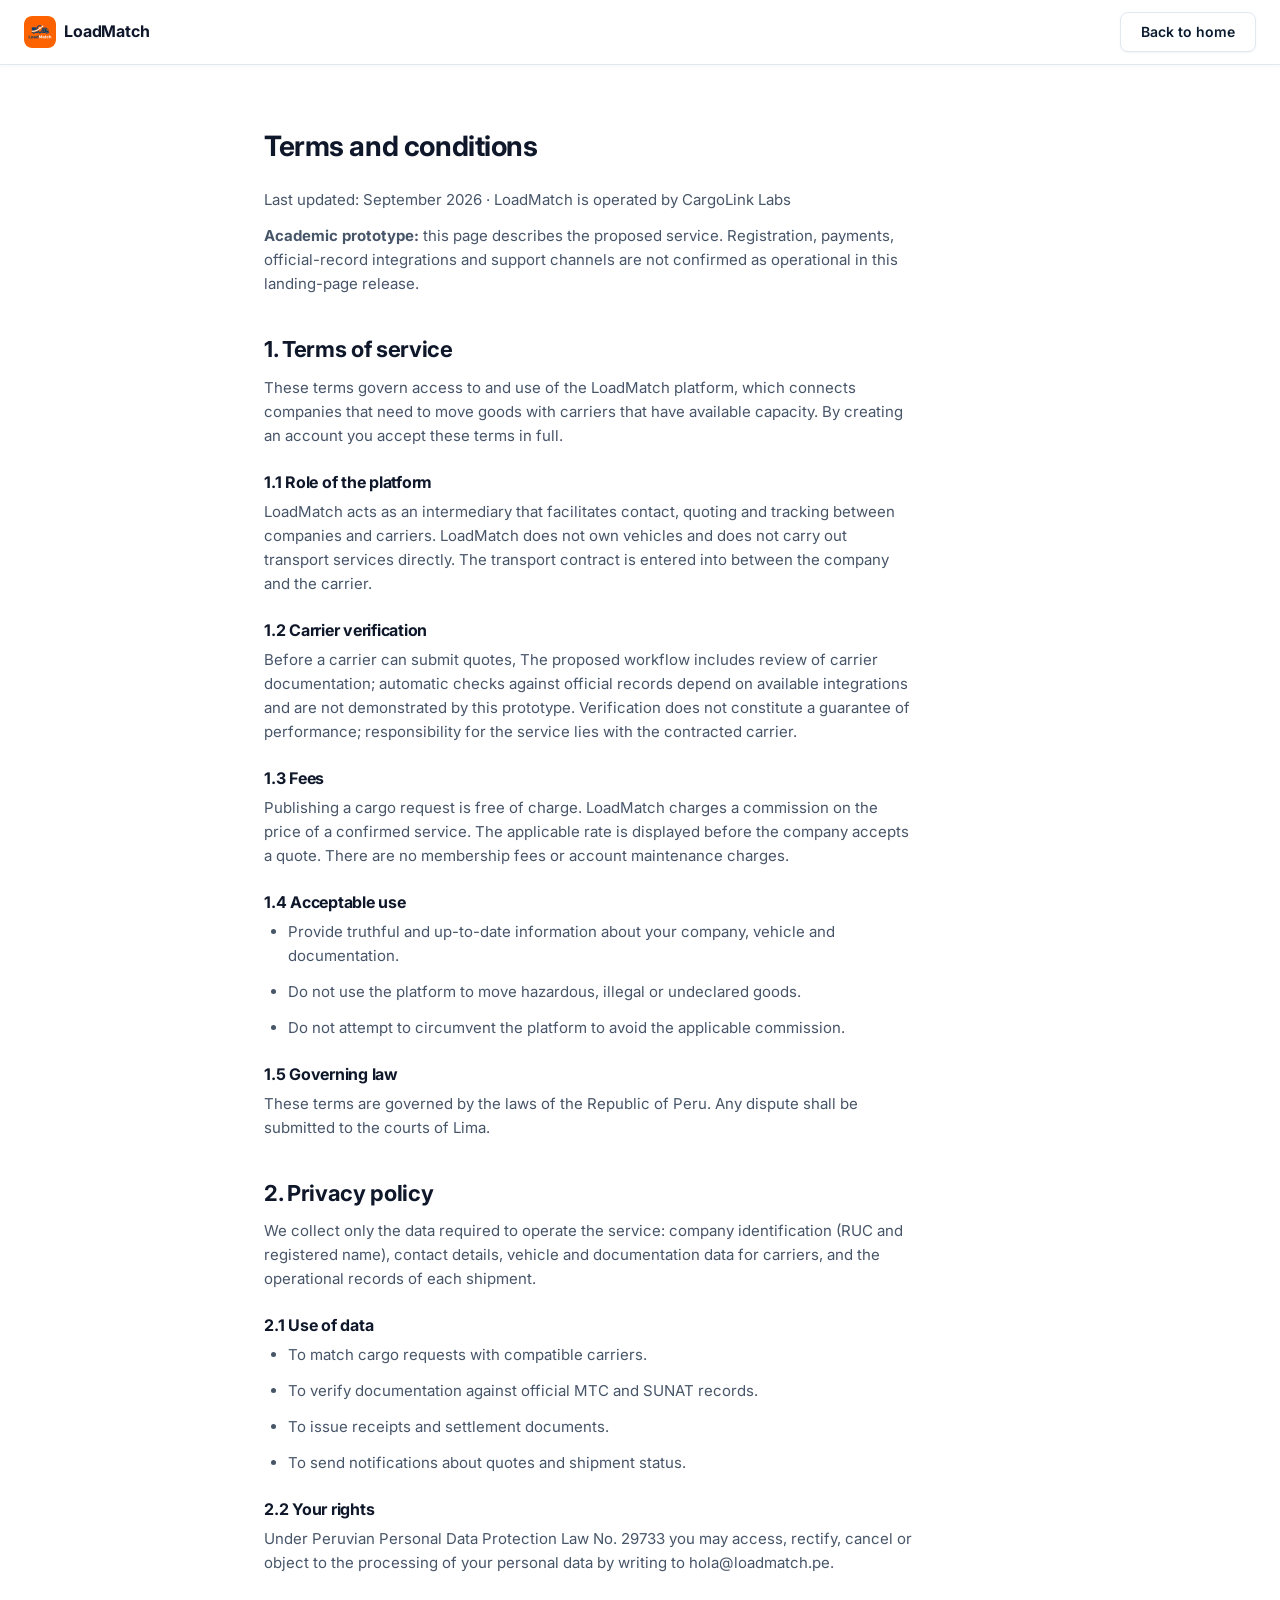
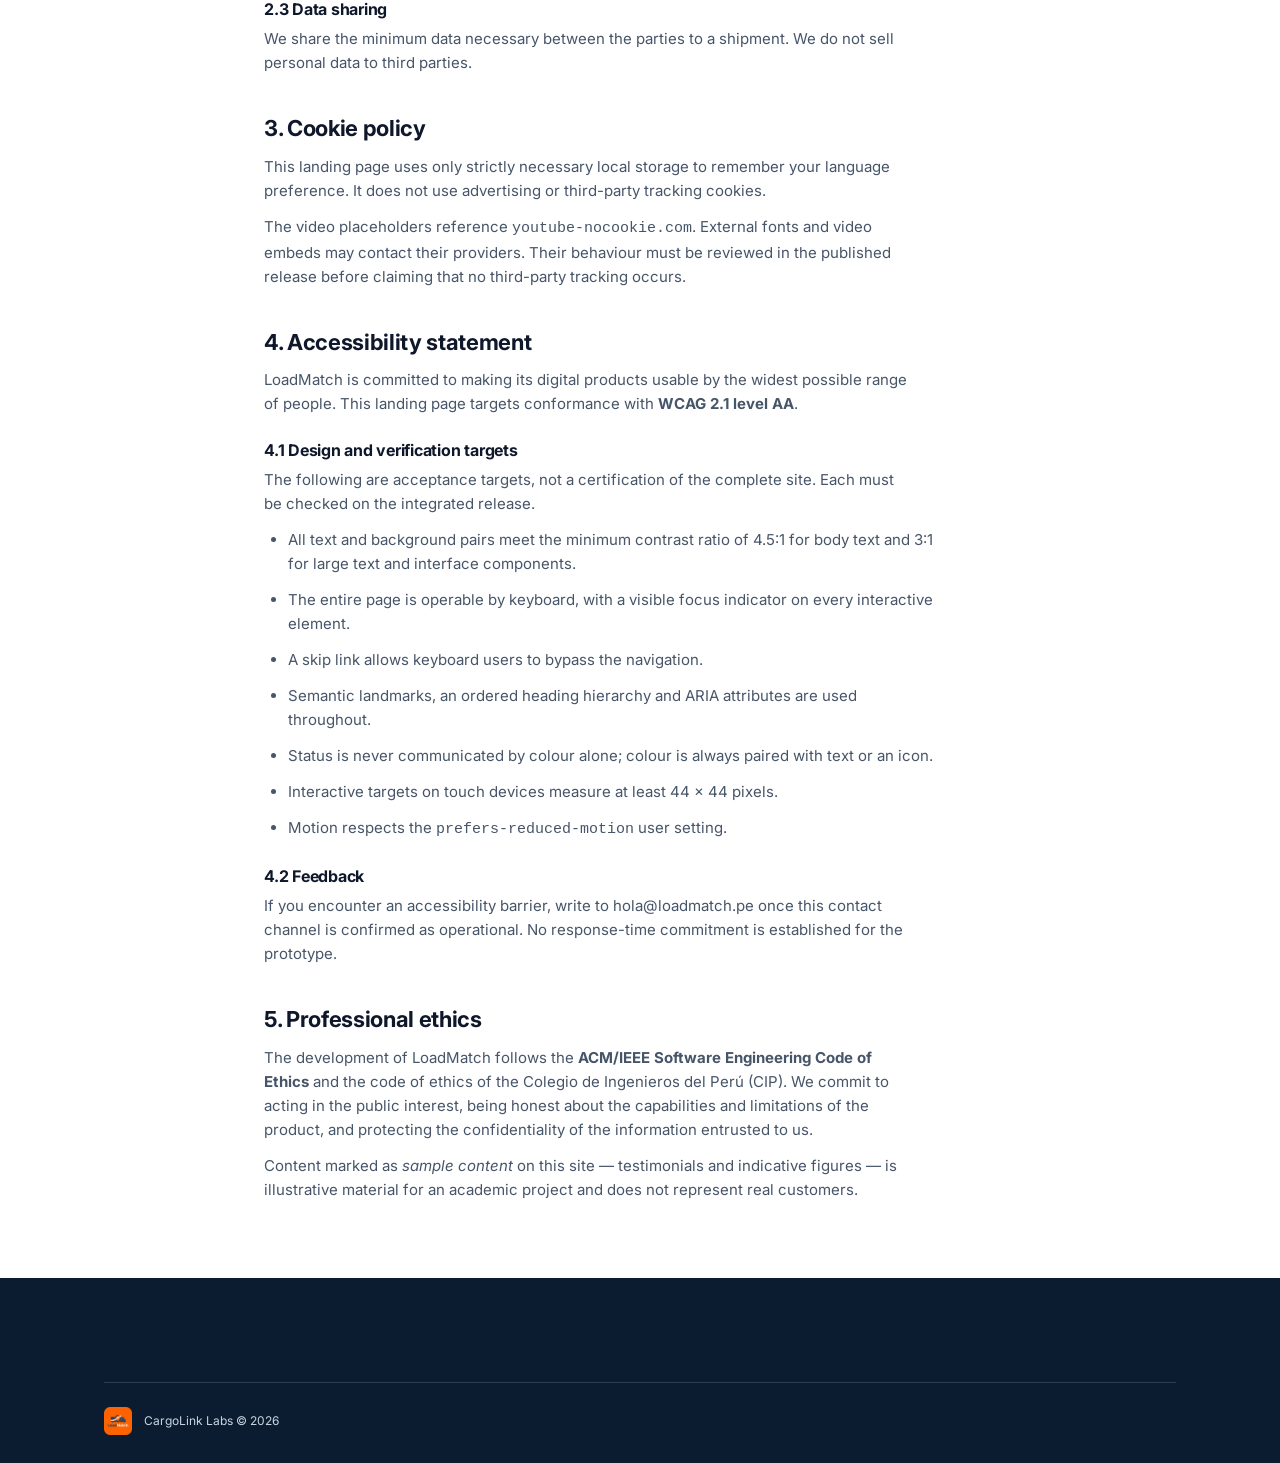
==== commit 30bc7f5c: "Merge pull request #21 from Desarrollo-Open-Source-grupo-5/feature/legal-pages feat(legal): add term" ====
--- a/docs/terms-and-conditions.html
+++ b/docs/terms-and-conditions.html
@@ -89,6 +89,28 @@
       <p>The video placeholders reference <code>youtube-nocookie.com</code>. External fonts and video embeds may contact their providers. Their behaviour must be reviewed in the published release before claiming that no third-party tracking occurs.</p>
 
 
+      <h2 id="accessibility">4. Accessibility statement</h2>
+      <p>LoadMatch is committed to making its digital products usable by the widest possible range of people. This landing page targets conformance with <strong>WCAG 2.1 level AA</strong>.</p>
+
+      <h3>4.1 Design and verification targets</h3>
+      <p>The following are acceptance targets, not a certification of the complete site. Each must be checked on the integrated release.</p>
+      <ul>
+        <li>All text and background pairs meet the minimum contrast ratio of 4.5:1 for body text and 3:1 for large text and interface components.</li>
+        <li>The entire page is operable by keyboard, with a visible focus indicator on every interactive element.</li>
+        <li>A skip link allows keyboard users to bypass the navigation.</li>
+        <li>Semantic landmarks, an ordered heading hierarchy and ARIA attributes are used throughout.</li>
+        <li>Status is never communicated by colour alone; colour is always paired with text or an icon.</li>
+        <li>Interactive targets on touch devices measure at least 44 × 44 pixels.</li>
+        <li>Motion respects the <code>prefers-reduced-motion</code> user setting.</li>
+      </ul>
+
+      <h3>4.2 Feedback</h3>
+      <p>If you encounter an accessibility barrier, write to <a href="mailto:hola@loadmatch.pe">hola@loadmatch.pe</a> once this contact channel is confirmed as operational. No response-time commitment is established for the prototype.</p>
+
+      <h2 id="ethics">5. Professional ethics</h2>
+      <p>The development of LoadMatch follows the <strong>ACM/IEEE Software Engineering Code of Ethics</strong> and the code of ethics of the Colegio de Ingenieros del Perú (CIP). We commit to acting in the public interest, being honest about the capabilities and limitations of the product, and protecting the confidentiality of the information entrusted to us.</p>
+      <p>Content marked as <em>sample content</em> on this site — testimonials and indicative figures — is illustrative material for an academic project and does not represent real customers.</p>
+
     </div>
   </main>
 
--- a/assets/css/main.css
+++ b/assets/css/main.css
@@ -1,131 +1,224 @@
 /* ==========================================================================
-   LoadMatch Landing Page — components.css
-   Buttons, header, hero, metrics, tabs, cards, carousel, accordion, footer.
+   LoadMatch Landing Page — main.css
+   Design tokens, reset, base typography and layout primitives.
+   Colour roles follow the Material 3 naming convention already used by the
+   LoadMatch design system (primary / on-primary / surface / on-surface).
+   Every text-on-background pair below is verified against WCAG 2.1 AA.
    ========================================================================== */
 
 /* --------------------------------------------------------------------------
-   Buttons
-   Primary uses navy text on orange (5.98:1). White on orange is 2.87:1 and
-   fails WCAG AA — it must never be used.
-   -------------------------------------------------------------------------- */
-.btn {
-  display: inline-flex;
-  align-items: center;
-  justify-content: center;
-  min-height: 40px;
-  padding: var(--space-2) var(--space-5, 20px);
+   1. Design tokens
+   -------------------------------------------------------------------------- */
+:root {
+  /* Brand colours */
+  --color-primary:          #FE6B00;  /* Primary Orange */
+  --color-primary-pressed:  #A04100;  /* Orange Pressed — 6.46:1 on white */
+  --color-on-primary:       #0B1C30;  /* Navy on orange — 5.98:1 (NOT white) */
+  --color-navy:             #0B1C30;  /* Dark Navy */
+  --color-navy-deep:        #131B2E;  /* Sidebar Dark */
+
+  /* Text */
+  --color-heading:          #0F172A;  /* Slate 900 — 17.85:1 on white */
+  --color-body:             #475569;  /* Slate 600 —  7.58:1 on white */
+  --color-on-navy:          #FFFFFF;  /* 17.17:1 on navy */
+  --color-on-navy-muted:    #CBD5E1;  /* Slate 300 on navy — 11.6:1 */
+
+  /* Surfaces */
+  --color-surface:          #FFFFFF;
+  --color-surface-alt:      #F8FAFC;  /* Background Light */
+  --color-surface-tint:     #EFF4FF;  /* Blue Tint BG */
+  --color-outline:          #E2E8F0;  /* Slate 200 */
+  --color-outline-strong:   #CBD5E1;  /* Slate 300 */
+
+  /* Semantic */
+  --color-error:            #DC2626;
+  --color-success:          #047857;
+  --color-warning:          #B45309;
+
+  /* Shape */
+  --radius-sm:   4px;
+  --radius-md:   8px;   /* default: buttons, inputs, cards */
+  --radius-lg:  12px;
+  --radius-xl:  16px;
+  --radius-pill: 9999px;
+
+  /* Elevation */
+  --shadow-1: 0 1px 2px rgba(0, 0, 0, .05);
+  --shadow-2: 0 1px 4px rgba(0, 0, 0, .04);
+  --shadow-3: 0 2px 6px rgba(0, 0, 0, .10);
+
+  /* Spacing — 4px base grid */
+  --space-1:  4px;
+  --space-2:  8px;
+  --space-3: 12px;
+  --space-4: 16px;
+  --space-6: 24px;
+  --space-8: 32px;
+  --space-10: 40px;
+  --space-16: 64px;
+
+  /* Typography */
+  --font-sans: "Inter", system-ui, -apple-system, "Segoe UI", Roboto, Arial, sans-serif;
+  --text-hero:    40px;
+  --text-h2:      28px;
+  --text-h3:      16px;
+  --text-body:    16px;
+  --text-sm:      14px;
+  --text-xs:      12px;
+
+  /* Layout */
+  --container-max: 1120px;
+  --container-pad: var(--space-6);
+  --header-height: 64px;
+}
+
+/* --------------------------------------------------------------------------
+   2. Reset
+   -------------------------------------------------------------------------- */
+*,
+*::before,
+*::after { box-sizing: border-box; }
+
+html {
+  scroll-behavior: smooth;
+  scroll-padding-top: calc(var(--header-height) + var(--space-4));
+  -webkit-text-size-adjust: 100%;
+}
+
+body {
+  margin: 0;
+  font-family: var(--font-sans);
+  font-size: var(--text-body);
+  line-height: 1.6;
+  color: var(--color-body);
+  background-color: var(--color-surface);
+  -webkit-font-smoothing: antialiased;
+}
+
+h1, h2, h3, h4 {
+  margin: 0;
+  color: var(--color-heading);
+  line-height: 1.25;
+  letter-spacing: -.015em;
+}
+
+p { margin: 0; }
+
+ul, ol {
+  margin: 0;
+  padding: 0;
+  list-style: none;
+}
+
+img,
+svg,
+iframe { display: block; max-width: 100%; }
+
+img { height: auto; }
+
+a {
+  color: inherit;
+  text-decoration: none;
+}
+
+button {
+  font: inherit;
+  color: inherit;
+  background: none;
+  border: 0;
+  cursor: pointer;
+}
+
+/* --------------------------------------------------------------------------
+   3. Focus — keyboard only, navy ring (17.17:1 on white)
+   -------------------------------------------------------------------------- */
+:focus-visible {
+  outline: 2px solid var(--color-navy);
+  outline-offset: 2px;
+  border-radius: var(--radius-sm);
+}
+
+/* --------------------------------------------------------------------------
+   4. Skip link
+   -------------------------------------------------------------------------- */
+.skip-link {
+  position: absolute;
+  left: var(--space-4);
+  top: -100px;
+  z-index: 100;
+  padding: var(--space-3) var(--space-4);
+  background-color: var(--color-navy);
+  color: var(--color-on-navy);
   border-radius: var(--radius-md);
   font-size: var(--text-sm);
   font-weight: 600;
+  transition: top .15s ease-in-out;
+}
+
+.skip-link:focus-visible { top: var(--space-4); }
+
+/* --------------------------------------------------------------------------
+   5. Layout primitives
+   -------------------------------------------------------------------------- */
+.container {
+  width: 100%;
+  max-width: var(--container-max);
+  margin-inline: auto;
+  padding-inline: var(--container-pad);
+}
+
+.container--narrow { max-width: 800px; }
+
+/* Used by "How it works": the step close-ups need wider columns to stay
+   readable than the 1120px reading container allows. */
+.container--wide { max-width: 1400px; }
+
+.section { padding-block: var(--space-16); }
+
+.section--alt {
+  background-color: var(--color-surface-alt);
+  border-block: 1px solid var(--color-outline);
+}
+
+.section__title {
+  font-size: var(--text-h2);
+  font-weight: 700;
   text-align: center;
+  margin-bottom: var(--space-10);
+}
+
+.section__title--left {
+  text-align: left;
+  margin-bottom: var(--space-6);
+}
+
+.section__lead {
+  text-align: center;
+  max-width: 620px;
+  margin: calc(var(--space-10) * -1 + var(--space-3)) auto var(--space-10);
+  color: var(--color-body);
+}
+
+.eyebrow {
+  font-size: var(--text-xs);
+  font-weight: 600;
+  letter-spacing: .08em;
+  text-transform: uppercase;
+  color: var(--color-body);
+  margin-bottom: var(--space-1);
+}
+
+.eyebrow--center { text-align: center; }
+
+/* Visually hidden but available to assistive technology */
+.visually-hidden {
+  position: absolute;
+  width: 1px;
+  height: 1px;
+  margin: -1px;
+  padding: 0;
+  overflow: hidden;
+  clip: rect(0 0 0 0);
   white-space: nowrap;
-  box-shadow: var(--shadow-1);
-  transition: background-color .15s ease-in-out, border-color .15s ease-in-out;
-}
-
-.btn--lg {
-  min-height: 48px;
-  padding-inline: var(--space-6);
-  font-size: var(--text-body);
-}
-
-.btn--primary {
-  background-color: var(--color-primary);
-  color: var(--color-on-primary);
-}
-
-.btn--primary:hover,
-.btn--primary:active {
-  background-color: var(--color-primary-pressed);
-  color: #FFFFFF;              /* 6.46:1 on #A04100 */
-}
-
-.btn--secondary {
-  background-color: var(--color-surface);
-  color: var(--color-navy);
-  border: 1px solid var(--color-outline);
-}
-
-.btn--secondary:hover,
-.btn--secondary:active {
-  background-color: var(--color-surface-alt);
-  border-color: var(--color-outline-strong);
-}
-
-/* --------------------------------------------------------------------------
-   Header
-   Added by feature/header-navigation
-   -------------------------------------------------------------------------- */
-
-
-/* --------------------------------------------------------------------------
-   Hero
-   Added by feature/hero-section
-   -------------------------------------------------------------------------- */
-
-
-/* --------------------------------------------------------------------------
-   Metrics
-   Added by feature/metrics-band
-   -------------------------------------------------------------------------- */
-
-
-/* --------------------------------------------------------------------------
-   Tabs
-   Added by feature/how-it-works-tabs
-   -------------------------------------------------------------------------- */
-
-
-/* --------------------------------------------------------------------------
-   Steps
-   Added by feature/how-it-works-tabs
-   -------------------------------------------------------------------------- */
-
-
-/* --------------------------------------------------------------------------
-   Trust cards
-   Added by feature/trust-cards
-   -------------------------------------------------------------------------- */
-
-
-/* --------------------------------------------------------------------------
-   Audience cards
-   Added by feature/audience-sections
-   -------------------------------------------------------------------------- */
-
-
-/* --------------------------------------------------------------------------
-   Testimonials & carousel
-   Added by feature/testimonials-carousel
-   -------------------------------------------------------------------------- */
-
-
-/* --------------------------------------------------------------------------
-   Pricing
-   Added by feature/pricing-plans
-   -------------------------------------------------------------------------- */
-
-
-/* --------------------------------------------------------------------------
-   Accordion
-   Added by feature/faq-accordion
-   -------------------------------------------------------------------------- */
-
-
-/* --------------------------------------------------------------------------
-   Videos
-   Added by feature/youtube-videos
-   -------------------------------------------------------------------------- */
-
-
-/* --------------------------------------------------------------------------
-   Final CTA
-   Added by feature/pricing-plans
-   -------------------------------------------------------------------------- */
-
-
-/* --------------------------------------------------------------------------
-   Footer
-   Added by feature/site-footer
-   -------------------------------------------------------------------------- */
-
+  border: 0;
+}
--- a/assets/css/components.css
+++ b/assets/css/components.css
@@ -52,10 +52,6 @@
   border-color: var(--color-outline-strong);
 }
 
-/* --------------------------------------------------------------------------
-   Header
-   Added by feature/header-navigation
-   -------------------------------------------------------------------------- */
 /* --------------------------------------------------------------------------
    Header
    -------------------------------------------------------------------------- */
@@ -179,134 +175,6 @@
 }
 
 /* --------------------------------------------------------------------------
-   Header
-   -------------------------------------------------------------------------- */
-.site-header {
-  position: sticky;
-  top: 0;
-  z-index: 50;
-  background-color: var(--color-surface);
-  border-bottom: 1px solid var(--color-outline);
-  box-shadow: var(--shadow-2);
-}
-
-/* The header is wider than the content container, as in the approved mock-up:
-   the brand sits near the left edge and the primary CTA near the right one.
-   It needs the extra room because the Spanish labels are noticeably longer
-   than the English ones. */
-.site-header__inner {
-  display: flex;
-  align-items: center;
-  gap: var(--space-6);
-  min-height: var(--header-height);
-  max-width: 1400px;
-}
-
-.brand {
-  display: inline-flex;
-  align-items: center;
-  gap: var(--space-2);
-  flex-shrink: 0;
-}
-
-.brand__mark {
-  width: 32px;
-  height: 32px;
-  border-radius: var(--radius-md);
-}
-
-.brand__name {
-  font-weight: 700;
-  font-size: var(--text-body);
-  color: var(--color-heading);
-  letter-spacing: -.01em;
-}
-
-.primary-nav {
-  display: flex;
-  align-items: center;
-  gap: var(--space-6);
-  flex: 1;
-}
-
-.primary-nav__list {
-  display: flex;
-  align-items: center;
-  gap: var(--space-6);
-  flex-shrink: 0;
-}
-
-.primary-nav__list a {
-  display: inline-flex;
-  align-items: center;
-  min-height: 40px;
-  font-size: var(--text-sm);
-  color: var(--color-body);
-  white-space: nowrap;   /* Spanish labels are longer than English; never wrap */
-}
-
-.primary-nav__list a:hover { color: var(--color-heading); }
-
-.header-actions {
-  display: flex;
-  align-items: center;
-  gap: var(--space-3);
-  margin-left: auto;
-  flex-shrink: 0;
-}
-
-/* Language switch */
-.lang-switch {
-  display: inline-flex;
-  border: 1px solid var(--color-outline);
-  border-radius: var(--radius-md);
-  overflow: hidden;
-  flex-shrink: 0;   /* without this the flex row squeezes it and clips the ES half */
-}
-
-.lang-switch__btn {
-  flex: 0 0 44px;
-  min-width: 44px;
-  min-height: 40px;
-  padding-inline: var(--space-2);
-  font-size: var(--text-xs);
-  font-weight: 600;
-  color: var(--color-body);
-  background-color: var(--color-surface);
-}
-
-.lang-switch__btn.is-active {
-  background-color: var(--color-navy);
-  color: var(--color-on-navy);
-}
-
-/* Mobile menu toggle — hidden on desktop */
-.menu-toggle {
-  display: none;
-  width: 44px;
-  height: 44px;
-  margin-left: auto;
-  flex-direction: column;
-  align-items: center;
-  justify-content: center;
-  gap: 5px;
-  border-radius: var(--radius-md);
-}
-
-.menu-toggle__bar {
-  display: block;
-  width: 20px;
-  height: 2px;
-  background-color: var(--color-heading);
-}
-
-
-
-/* --------------------------------------------------------------------------
-   Hero
-   Added by feature/hero-section
-   -------------------------------------------------------------------------- */
-/* --------------------------------------------------------------------------
    Hero
    -------------------------------------------------------------------------- */
 .hero { padding-block: var(--space-16); }
@@ -347,12 +215,6 @@
   border: 1px solid var(--color-outline);
 }
 
-
-
-/* --------------------------------------------------------------------------
-   Metrics
-   Added by feature/metrics-band
-   -------------------------------------------------------------------------- */
 /* --------------------------------------------------------------------------
    Metrics
    -------------------------------------------------------------------------- */
@@ -403,11 +265,8 @@
   color: var(--color-body);
 }
 
-
-
 /* --------------------------------------------------------------------------
    Tabs
-   Added by feature/how-it-works-tabs
    -------------------------------------------------------------------------- */
 .tabs {
   display: flex;
@@ -432,9 +291,9 @@
   font-weight: 600;
   border-bottom-color: var(--color-primary);
 }
+
 /* --------------------------------------------------------------------------
    Steps
-   Added by feature/how-it-works-tabs
    -------------------------------------------------------------------------- */
 .steps__list {
   display: grid;
@@ -504,10 +363,8 @@
 
 .step__desc { font-size: var(--text-sm); }
 
-
 /* --------------------------------------------------------------------------
    Trust cards
-   Added by feature/trust-cards
    -------------------------------------------------------------------------- */
 .trust-grid {
   display: grid;
@@ -535,50 +392,49 @@
 
 .trust-card__desc { font-size: var(--text-sm); }
 
-/* Vehicle catalogue: reuse the trust card surface and typography. */
-.vehicles__grid {
-  display: grid;
-  grid-template-columns: repeat(3, minmax(0, 1fr));
-  gap: var(--space-4);
-}
-
-.vehicles__image {
-  display: block;
-  width: 100%;
-  height: auto;
-  aspect-ratio: 4 / 3;
-  object-fit: contain;
-  object-position: center;
-  margin-bottom: var(--space-4);
-  border-radius: var(--radius-md);
+/* --------------------------------------------------------------------------
+   Audience cards
+   -------------------------------------------------------------------------- */
+.audience {
+  display: grid;
+  grid-template-columns: repeat(2, 1fr);
+  gap: var(--space-6);
+}
+
+.audience-card {
+  padding: var(--space-8);
   background-color: var(--color-surface);
-}
-
-.vehicles__capacity {
-  margin-bottom: var(--space-2);
-  color: var(--color-heading);
-  font-weight: 600;
-}
-
-.vehicles__note {
-  margin-top: var(--space-6);
-  font-size: var(--text-sm);
-  text-align: center;
-}
-
-.vehicles__link { margin-top: var(--space-6); }
-
-
-/* --------------------------------------------------------------------------
-   Audience cards
-   Added by feature/audience-sections
-   -------------------------------------------------------------------------- */
-
-
-/* --------------------------------------------------------------------------
-   Testimonials & carousel
-   Added by feature/testimonials-carousel
-   -------------------------------------------------------------------------- */
+  border: 1px solid var(--color-outline);
+  border-radius: var(--radius-md);
+}
+
+.audience-card__title {
+  font-size: 20px;
+  font-weight: 700;
+  margin-bottom: var(--space-6);
+}
+
+.audience-card__list { margin-bottom: var(--space-8); }
+
+.audience-card__list li {
+  position: relative;
+  padding-left: var(--space-6);
+  margin-bottom: var(--space-3);
+  font-size: var(--text-sm);
+}
+
+.audience-card__list li::before {
+  content: "";
+  position: absolute;
+  left: 0;
+  top: 6px;
+  width: 12px;
+  height: 7px;
+  border-left: 2px solid var(--color-primary-pressed);
+  border-bottom: 2px solid var(--color-primary-pressed);
+  transform: rotate(-45deg);
+}
+
 /* --------------------------------------------------------------------------
    Testimonials & carousel
    -------------------------------------------------------------------------- */
@@ -675,26 +531,132 @@
   color: var(--color-body);
 }
 
-.carousel-nav[hidden] { display: none; }
-.dot:focus-visible { outline: 2px solid var(--color-navy); outline-offset: 2px; }
-
-
-
 /* --------------------------------------------------------------------------
    Pricing
-   Added by feature/pricing-plans
-   -------------------------------------------------------------------------- */
-
+   -------------------------------------------------------------------------- */
+.pricing-grid {
+  display: grid;
+  grid-template-columns: repeat(3, 1fr);
+  gap: var(--space-4);
+  align-items: start;
+}
+
+.price-card {
+  position: relative;
+  padding: var(--space-6);
+  background-color: var(--color-surface);
+  border: 1px solid var(--color-outline);
+  border-radius: var(--radius-md);
+}
+
+.price-card--featured {
+  border: 2px solid var(--color-navy);
+  box-shadow: var(--shadow-3);
+}
+
+.price-card__label {
+  display: block;
+  font-size: var(--text-xs);
+  font-weight: 600;
+  letter-spacing: .06em;
+  text-transform: uppercase;
+  color: var(--color-body);
+  margin-bottom: var(--space-3);
+}
+
+.badge {
+  position: absolute;
+  top: var(--space-6);
+  right: var(--space-6);
+  padding: var(--space-1) var(--space-3);
+  border-radius: var(--radius-pill);
+  background-color: var(--color-navy);
+  color: var(--color-on-navy);
+  font-size: var(--text-xs);
+  font-weight: 600;
+}
+
+.price-card__title {
+  font-size: var(--text-h3);
+  font-weight: 700;
+  margin-bottom: var(--space-2);
+}
+
+.price-card__desc {
+  font-size: var(--text-sm);
+  margin-bottom: var(--space-6);
+}
+
+.price-card__amount {
+  padding-top: var(--space-4);
+  border-top: 1px solid var(--color-outline);
+  font-size: var(--text-sm);
+  color: var(--color-body);
+}
+
+.price-card__amount strong {
+  font-size: 22px;
+  color: var(--color-heading);
+}
 
 /* --------------------------------------------------------------------------
    Accordion
-   Added by feature/faq-accordion
-   -------------------------------------------------------------------------- */
-
+   -------------------------------------------------------------------------- */
+.accordion__item { border-bottom: 1px solid var(--color-outline); }
+
+.accordion__item:first-child { border-top: 1px solid var(--color-outline); }
+
+.accordion h3 { margin: 0; }
+
+.accordion__trigger {
+  display: flex;
+  align-items: center;
+  justify-content: space-between;
+  gap: var(--space-4);
+  width: 100%;
+  min-height: 56px;
+  padding-block: var(--space-4);
+  text-align: left;
+  font-size: var(--text-h3);
+  font-weight: 600;
+  color: var(--color-heading);
+}
+
+.accordion__icon {
+  position: relative;
+  flex-shrink: 0;
+  width: 14px;
+  height: 14px;
+}
+
+.accordion__icon::before,
+.accordion__icon::after {
+  content: "";
+  position: absolute;
+  background-color: var(--color-body);
+}
+
+.accordion__icon::before {
+  top: 6px; left: 0;
+  width: 14px; height: 2px;
+}
+
+.accordion__icon::after {
+  top: 0; left: 6px;
+  width: 2px; height: 14px;
+  transition: opacity .15s ease-in-out;
+}
+
+.accordion__trigger[aria-expanded="true"] .accordion__icon::after { opacity: 0; }
+
+.accordion__panel {
+  padding-bottom: var(--space-4);
+  font-size: var(--text-sm);
+  max-width: 70ch;
+}
 
 /* --------------------------------------------------------------------------
    Videos
-   Added by feature/youtube-videos
    -------------------------------------------------------------------------- */
 .video-grid {
   display: grid;
@@ -726,15 +688,100 @@
   font-size: var(--text-sm);
 }
 
-
 /* --------------------------------------------------------------------------
    Final CTA
-   Added by feature/pricing-plans
-   -------------------------------------------------------------------------- */
-
+   -------------------------------------------------------------------------- */
+.final-cta {
+  background-color: var(--color-surface-alt);
+  border-top: 1px solid var(--color-outline);
+  padding-block: var(--space-10);
+}
+
+.final-cta__inner {
+  display: flex;
+  align-items: center;
+  justify-content: space-between;
+  gap: var(--space-6);
+  flex-wrap: wrap;
+}
+
+.final-cta__title {
+  font-size: 22px;
+  font-weight: 700;
+}
+
+.final-cta__actions {
+  display: flex;
+  gap: var(--space-3);
+  flex-wrap: wrap;
+}
 
 /* --------------------------------------------------------------------------
    Footer
-   Added by feature/site-footer
-   -------------------------------------------------------------------------- */
-
+   -------------------------------------------------------------------------- */
+.site-footer {
+  background-color: var(--color-navy);
+  color: var(--color-on-navy);
+  padding-block: var(--space-16) var(--space-8);
+}
+
+.site-footer__grid {
+  display: grid;
+  grid-template-columns: repeat(4, 1fr);
+  gap: var(--space-8);
+}
+
+.site-footer__heading {
+  font-size: var(--text-xs);
+  font-weight: 700;
+  letter-spacing: .08em;
+  text-transform: uppercase;
+  color: var(--color-on-navy);
+  margin-bottom: var(--space-4);
+}
+
+.site-footer__col li { margin-bottom: var(--space-2); }
+
+.site-footer__col a,
+.site-footer__col li {
+  font-size: var(--text-sm);
+  color: var(--color-on-navy-muted);
+}
+
+.site-footer__col a {
+  display: inline-flex;
+  align-items: center;
+  min-height: 44px;
+}
+
+.site-footer__col a:hover {
+  color: var(--color-on-navy);
+  text-decoration: underline;
+}
+
+.site-footer__bottom {
+  display: flex;
+  align-items: center;
+  gap: var(--space-3);
+  margin-top: var(--space-10);
+  padding-top: var(--space-6);
+  border-top: 1px solid rgba(255, 255, 255, .15);
+}
+
+.site-footer__mark {
+  width: 28px;
+  height: 28px;
+  border-radius: var(--radius-sm);
+}
+
+.site-footer__legal {
+  font-size: var(--text-xs);
+  color: var(--color-on-navy-muted);
+}
+
+.site-footer__note {
+  font-size: var(--text-xs);
+  font-weight: 400;
+  color: var(--color-on-navy-muted);
+  margin-bottom: var(--space-2);
+}
--- a/assets/css/responsive.css
+++ b/assets/css/responsive.css
@@ -1,231 +1,46 @@
 /* ==========================================================================
-   LoadMatch Landing Page — main.css
-   Design tokens, reset, base typography and layout primitives.
-   Colour roles follow the Material 3 naming convention already used by the
-   LoadMatch design system (primary / on-primary / surface / on-surface).
-   Every text-on-background pair below is verified against WCAG 2.1 AA.
+   LoadMatch Landing Page — responsive.css
+   Breakpoints mirror the approved mock-ups: 390px mobile, 1024px tablet,
+   1440px desktop. Written mobile-last (max-width) so the desktop rules above
+   stay the baseline, matching the order in which the design was approved.
    ========================================================================== */
 
 /* --------------------------------------------------------------------------
-   1. Design tokens
-   -------------------------------------------------------------------------- */
-:root {
-  /* Brand colours */
-  --color-primary:          #FE6B00;  /* Primary Orange */
-  --color-primary-pressed:  #A04100;  /* Orange Pressed — 6.46:1 on white */
-  --color-on-primary:       #0B1C30;  /* Navy on orange — 5.98:1 (NOT white) */
-  --color-navy:             #0B1C30;  /* Dark Navy */
-  --color-navy-deep:        #131B2E;  /* Sidebar Dark */
-
-  /* Text */
-  --color-heading:          #0F172A;  /* Slate 900 — 17.85:1 on white */
-  --color-body:             #475569;  /* Slate 600 —  7.58:1 on white */
-  --color-on-navy:          #FFFFFF;  /* 17.17:1 on navy */
-  --color-on-navy-muted:    #CBD5E1;  /* Slate 300 on navy — 11.6:1 */
-
-  /* Surfaces */
-  --color-surface:          #FFFFFF;
-  --color-surface-alt:      #F8FAFC;  /* Background Light */
-  --color-surface-tint:     #EFF4FF;  /* Blue Tint BG */
-  --color-outline:          #E2E8F0;  /* Slate 200 */
-  --color-outline-strong:   #CBD5E1;  /* Slate 300 */
-
-  /* Semantic */
-  --color-error:            #DC2626;
-  --color-success:          #047857;
-  --color-warning:          #B45309;
-
-  /* Shape */
-  --radius-sm:   4px;
-  --radius-md:   8px;   /* default: buttons, inputs, cards */
-  --radius-lg:  12px;
-  --radius-xl:  16px;
-  --radius-pill: 9999px;
-
-  /* Elevation */
-  --shadow-1: 0 1px 2px rgba(0, 0, 0, .05);
-  --shadow-2: 0 1px 4px rgba(0, 0, 0, .04);
-  --shadow-3: 0 2px 6px rgba(0, 0, 0, .10);
-
-  /* Spacing — 4px base grid */
-  --space-1:  4px;
-  --space-2:  8px;
-  --space-3: 12px;
-  --space-4: 16px;
-  --space-6: 24px;
-  --space-8: 32px;
-  --space-10: 40px;
-  --space-16: 64px;
-
-  /* Typography */
-  --font-sans: "Inter", system-ui, -apple-system, "Segoe UI", Roboto, Arial, sans-serif;
-  --text-hero:    40px;
-  --text-h2:      28px;
-  --text-h3:      16px;
-  --text-body:    16px;
-  --text-sm:      14px;
-  --text-xs:      12px;
-
-  /* Layout */
-  --container-max: 1120px;
-  --container-pad: var(--space-6);
-  --header-height: 64px;
-}
-
-/* --------------------------------------------------------------------------
-   2. Reset
-   -------------------------------------------------------------------------- */
-*,
-*::before,
-*::after { box-sizing: border-box; }
-
-html {
-  scroll-behavior: smooth;
-  scroll-padding-top: calc(var(--header-height) + var(--space-4));
-  -webkit-text-size-adjust: 100%;
-}
-
-body {
-  margin: 0;
-  font-family: var(--font-sans);
-  font-size: var(--text-body);
-  line-height: 1.6;
-  color: var(--color-body);
-  background-color: var(--color-surface);
-  -webkit-font-smoothing: antialiased;
-}
-
-h1, h2, h3, h4 {
-  margin: 0;
-  color: var(--color-heading);
-  line-height: 1.25;
-  letter-spacing: -.015em;
-}
-
-p { margin: 0; }
-
-ul, ol {
-  margin: 0;
-  padding: 0;
-  list-style: none;
-}
-
-img,
-svg,
-iframe { display: block; max-width: 100%; }
-
-img { height: auto; }
-
-a {
-  color: inherit;
-  text-decoration: none;
-}
-
-button {
-  font: inherit;
-  color: inherit;
-  background: none;
-  border: 0;
-  cursor: pointer;
-}
-
-/* --------------------------------------------------------------------------
-   3. Focus — keyboard only, navy ring (17.17:1 on white)
-   -------------------------------------------------------------------------- */
-:focus-visible {
-  outline: 2px solid var(--color-navy);
-  outline-offset: 2px;
-  border-radius: var(--radius-sm);
-}
-
-/* --------------------------------------------------------------------------
-   4. Skip link
-   -------------------------------------------------------------------------- */
-.skip-link {
-  position: absolute;
-  left: var(--space-4);
-  top: -100px;
-  z-index: 100;
-  padding: var(--space-3) var(--space-4);
-  background-color: var(--color-navy);
-  color: var(--color-on-navy);
-  border-radius: var(--radius-md);
-  font-size: var(--text-sm);
-  font-weight: 600;
-  transition: top .15s ease-in-out;
-}
-
-.skip-link:focus-visible { top: var(--space-4); }
-
-/* --------------------------------------------------------------------------
-   5. Layout primitives
-   -------------------------------------------------------------------------- */
-.container {
-  width: 100%;
-  max-width: var(--container-max);
-  margin-inline: auto;
-  padding-inline: var(--container-pad);
-}
-
-.container--narrow { max-width: 800px; }
-
-/* Used by "How it works": the step close-ups need wider columns to stay
-   readable than the 1120px reading container allows. */
-.container--wide { max-width: 1400px; }
-
-.section { padding-block: var(--space-16); }
-
-.section--alt {
-  background-color: var(--color-surface-alt);
-  border-block: 1px solid var(--color-outline);
-}
-
-.section__title {
-  font-size: var(--text-h2);
-  font-weight: 700;
-  text-align: center;
-  margin-bottom: var(--space-10);
-}
-
-.section__title--left {
-  text-align: left;
-  margin-bottom: var(--space-6);
-}
-
-.section__lead {
-  text-align: center;
-  max-width: 620px;
-  margin: calc(var(--space-10) * -1 + var(--space-3)) auto var(--space-10);
-  color: var(--color-body);
-}
-
-.eyebrow {
-  font-size: var(--text-xs);
-  font-weight: 600;
-  letter-spacing: .08em;
-  text-transform: uppercase;
-  color: var(--color-body);
-  margin-bottom: var(--space-1);
-}
-
-.eyebrow--center { text-align: center; }
-
-/* Visually hidden but available to assistive technology */
-.visually-hidden {
-  position: absolute;
-  width: 1px;
-  height: 1px;
-  margin: -1px;
-  padding: 0;
-  overflow: hidden;
-  clip: rect(0 0 0 0);
-  white-space: nowrap;
-  border: 0;
-}
-
-/* Added by feature/header-navigation */
-/* Va dentro del bloque @media (max-width: 1359px) que ya existe en responsive.css,
-   en el hueco rotulado con el nombre de esta rama. */
+   Tablet — up to 1023px
+   -------------------------------------------------------------------------- */
+@media (max-width: 1023px) {
+
+  :root {
+    --text-hero: 34px;
+    --text-h2:   24px;
+  }
+
+  .hero__inner {
+    grid-template-columns: 1fr;
+    gap: var(--space-8);
+  }
+
+  .hero__lead { max-width: none; }
+
+  .steps__list  { grid-template-columns: repeat(3, 1fr); gap: var(--space-4); }
+  .trust-grid   { grid-template-columns: repeat(2, 1fr); }
+  .pricing-grid { grid-template-columns: 1fr; }
+  .video-grid   { grid-template-columns: 1fr; }
+
+  .site-footer__grid { grid-template-columns: repeat(2, 1fr); }
+}
+
+/* --------------------------------------------------------------------------
+   Navigation panel — up to 1359px
+
+   The five nav links, the language switch and the two calls to action measure
+   1360px laid out on one line in Spanish (the Spanish labels run noticeably
+   longer than the English ones). Below that width the navigation collapses
+   into a panel rather than wrapping or clipping. The 1440px desktop mock-up
+   keeps the full horizontal navigation; the 1024px and 390px ones use the
+   panel.
+   -------------------------------------------------------------------------- */
+@media (max-width: 1359px) {
 
   .menu-toggle { display: flex; }
 
@@ -272,82 +87,30 @@
   .primary-nav .header-actions .btn { width: 100%; }
 
   .primary-nav .lang-switch { align-self: flex-start; }
-
-/* Added by feature/header-navigation */
-/* Va dentro del bloque @media (max-width: 1359px) que ya existe en responsive.css,
-   en el hueco rotulado con el nombre de esta rama. */
-
-  .menu-toggle { display: flex; }
-
-  .primary-nav {
-    position: fixed;
-    inset: 0;
-    z-index: 60;
-    display: none;
-    flex-direction: column;
-    align-items: stretch;
-    justify-content: flex-start;
-    gap: var(--space-6);
-    padding: var(--space-16) var(--container-pad) var(--space-8);
-    background-color: var(--color-surface);
-    overflow-y: auto;
-  }
-
-  .primary-nav.is-open { display: flex; }
-
-  .primary-nav__list {
-    flex-direction: column;
-    align-items: stretch;
-    gap: 0;
-  }
-
-  .primary-nav__list li { border-bottom: 1px solid var(--color-outline); }
-
-  .primary-nav__list a {
-    min-height: 56px;
-    width: 100%;
-    font-size: var(--text-body);
-    font-weight: 600;
-    color: var(--color-heading);
-  }
-
-  .primary-nav .header-actions {
-    flex-direction: column;
-    align-items: stretch;
-    gap: var(--space-3);
-    margin-left: 0;
-    margin-top: auto;
-  }
-
-  .primary-nav .header-actions .btn { width: 100%; }
-
-  .primary-nav .lang-switch { align-self: flex-start; }
-
-/* Added by feature/hero-section */
-/* Va dentro del bloque @media (max-width: 1023px) que ya existe en responsive.css,
-   en el hueco rotulado con el nombre de esta rama. */
-
-  .hero__inner {
-    grid-template-columns: 1fr;
-    gap: var(--space-8);
-  }
-
-  .hero__lead { max-width: none; }
-
-
-/* Va dentro del bloque @media (max-width: 767px) que ya existe en responsive.css,
-   en el hueco rotulado con el nombre de esta rama. */
-
+}
+
+/* --------------------------------------------------------------------------
+   Mobile — up to 767px
+   -------------------------------------------------------------------------- */
+@media (max-width: 767px) {
+
+  :root {
+    --text-hero: 28px;
+    --text-h2:   22px;
+    --header-height: 56px;
+    --container-pad: var(--space-4);
+  }
+
+  .section { padding-block: var(--space-10); }
+
+  /* ---- Hero ---- */
   .hero { padding-block: var(--space-8); }
 
   .hero__actions { flex-direction: column; }
 
   .hero__actions .btn { width: 100%; }
 
-/* Added by feature/metrics-band */
-/* Va dentro del bloque @media (max-width: 767px) que ya existe en responsive.css,
-   en el hueco rotulado con el nombre de esta rama. */
-
+  /* ---- Metrics stack ---- */
   .metrics__grid {
     grid-template-columns: 1fr;
     gap: var(--space-6);
@@ -364,31 +127,97 @@
 
   .metric--feature .metric__value { font-size: 32px; }
 
-  /* Added by feature/how-it-works-tabs */
-
-@media (max-width: 1023px) {
-  /* Added by feature/site-footer */
-  .site-footer__grid { grid-template-columns: repeat(2, minmax(0, 1fr)); }
-
-  .vehicles__grid { grid-template-columns: repeat(2, minmax(0, 1fr)); }
-  .steps__list {
-    grid-template-columns: repeat(3, 1fr);
-    gap: var(--space-4);
-  }
-  .video-grid { grid-template-columns: 1fr; }
-  .trust-grid { grid-template-columns: repeat(2, 1fr); }
-
-}
-
-@media (max-width: 767px) {
-  /* Added by feature/site-footer */
+  /* ---- Steps stack ---- */
+  .steps__list { grid-template-columns: 1fr; gap: var(--space-6); }
+
+  /* ---- Trust cards stack: all four visible, no carousel ---- */
+  .trust-grid { grid-template-columns: 1fr; }
+
+  /* ---- Audience stack ---- */
+  .audience { grid-template-columns: 1fr; }
+
+  .audience-card { padding: var(--space-6); }
+
+  .audience-card .btn { width: 100%; }
+
+  /* ---- Testimonials become a snap carousel with a 20px peek ---- */
+  .carousel {
+    overflow-x: auto;
+    scroll-snap-type: x mandatory;
+    scrollbar-width: none;
+    margin-inline: calc(var(--container-pad) * -1);
+    padding-inline: var(--container-pad);
+  }
+
+  .carousel::-webkit-scrollbar { display: none; }
+
+  .carousel__track {
+    display: flex;
+    gap: var(--space-3);
+  }
+
+  .testimonial {
+    flex: 0 0 calc(100% - 36px);   /* leaves ~20px of the next card visible */
+    scroll-snap-align: center;
+  }
+
+  .carousel-nav {
+    display: flex;
+    flex-direction: column;
+    align-items: center;
+    gap: var(--space-1);
+    margin-top: var(--space-3);
+  }
+
+  /* ---- Final CTA ---- */
+  .final-cta__inner {
+    flex-direction: column;
+    align-items: stretch;
+  }
+
+  .final-cta__actions { flex-direction: column-reverse; }
+
+  .final-cta__actions .btn { width: 100%; }
+
+  /* ---- Footer ---- */
   .site-footer { padding-block: var(--space-10) var(--space-6); }
+
   .site-footer__grid { grid-template-columns: 1fr; gap: var(--space-6); }
-
-  .vehicles__grid { grid-template-columns: 1fr; }
-  .steps__list {
-    grid-template-columns: 1fr;
-    gap: var(--space-6);
-  }
-  .trust-grid { grid-template-columns: 1fr; }
-}
+}
+
+/* --------------------------------------------------------------------------
+   Small phones — up to 389px
+   -------------------------------------------------------------------------- */
+@media (max-width: 389px) {
+  :root {
+    --text-hero: 26px;
+    --container-pad: var(--space-3);
+  }
+}
+
+/* --------------------------------------------------------------------------
+   Reduced motion
+   -------------------------------------------------------------------------- */
+@media (prefers-reduced-motion: reduce) {
+  html { scroll-behavior: auto; }
+
+  *,
+  *::before,
+  *::after {
+    animation-duration: .001ms !important;
+    transition-duration: .001ms !important;
+  }
+}
+
+/* --------------------------------------------------------------------------
+   Print
+   -------------------------------------------------------------------------- */
+@media print {
+  .site-header,
+  .menu-toggle,
+  .carousel-nav,
+  .video-grid,
+  .skip-link { display: none !important; }
+
+  body { color: #000; }
+}
